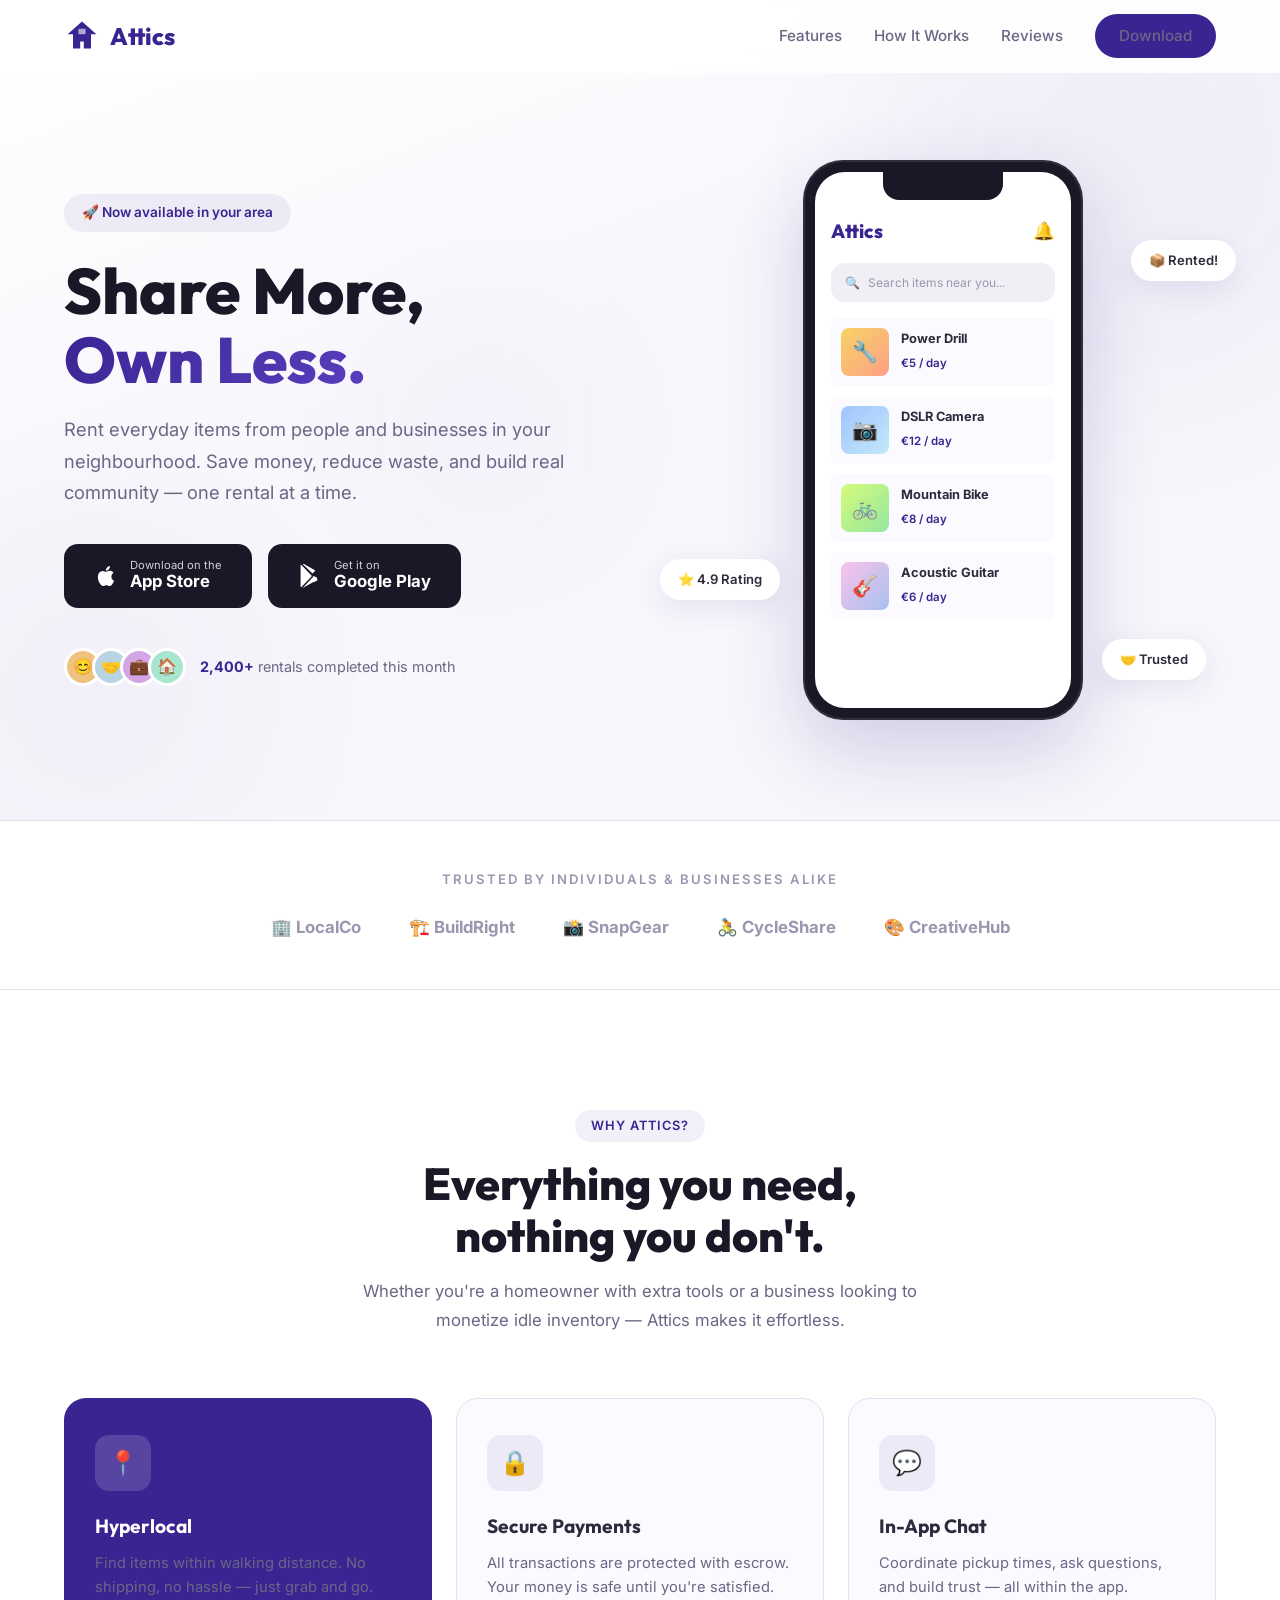
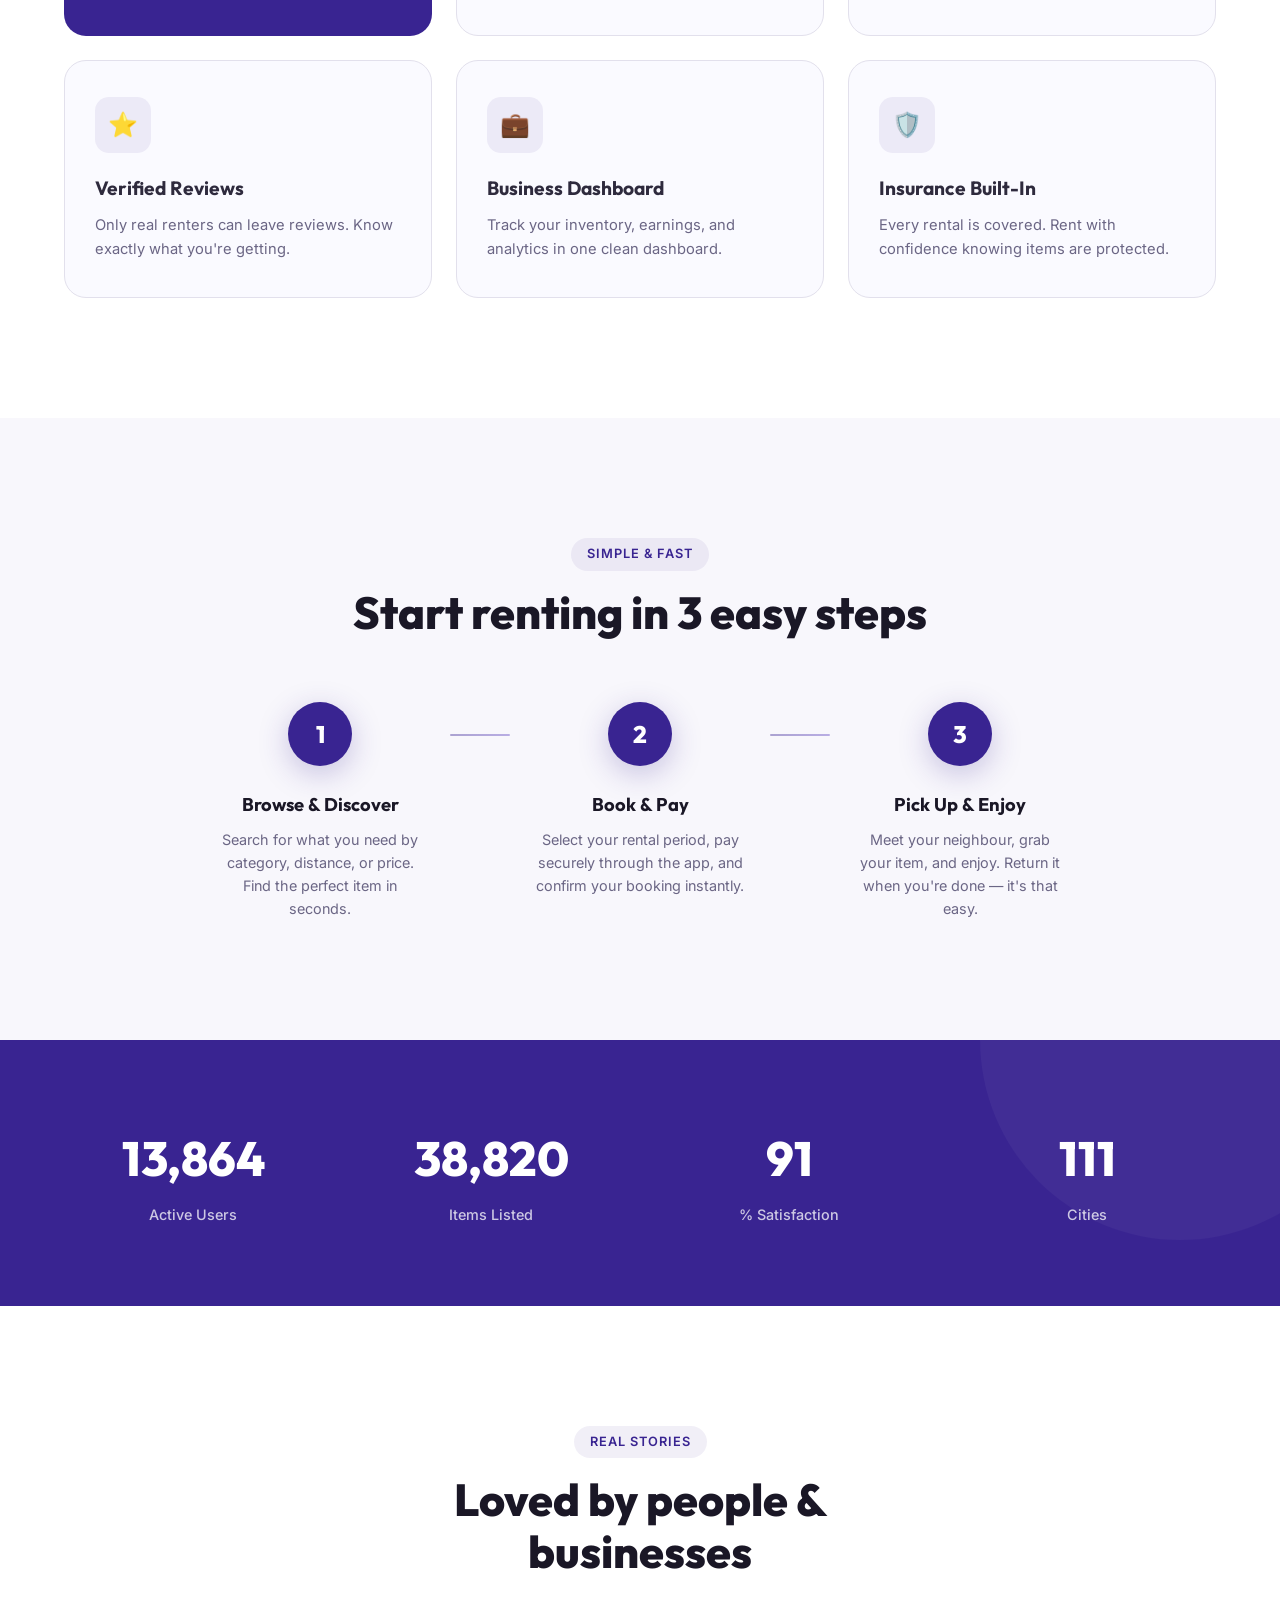
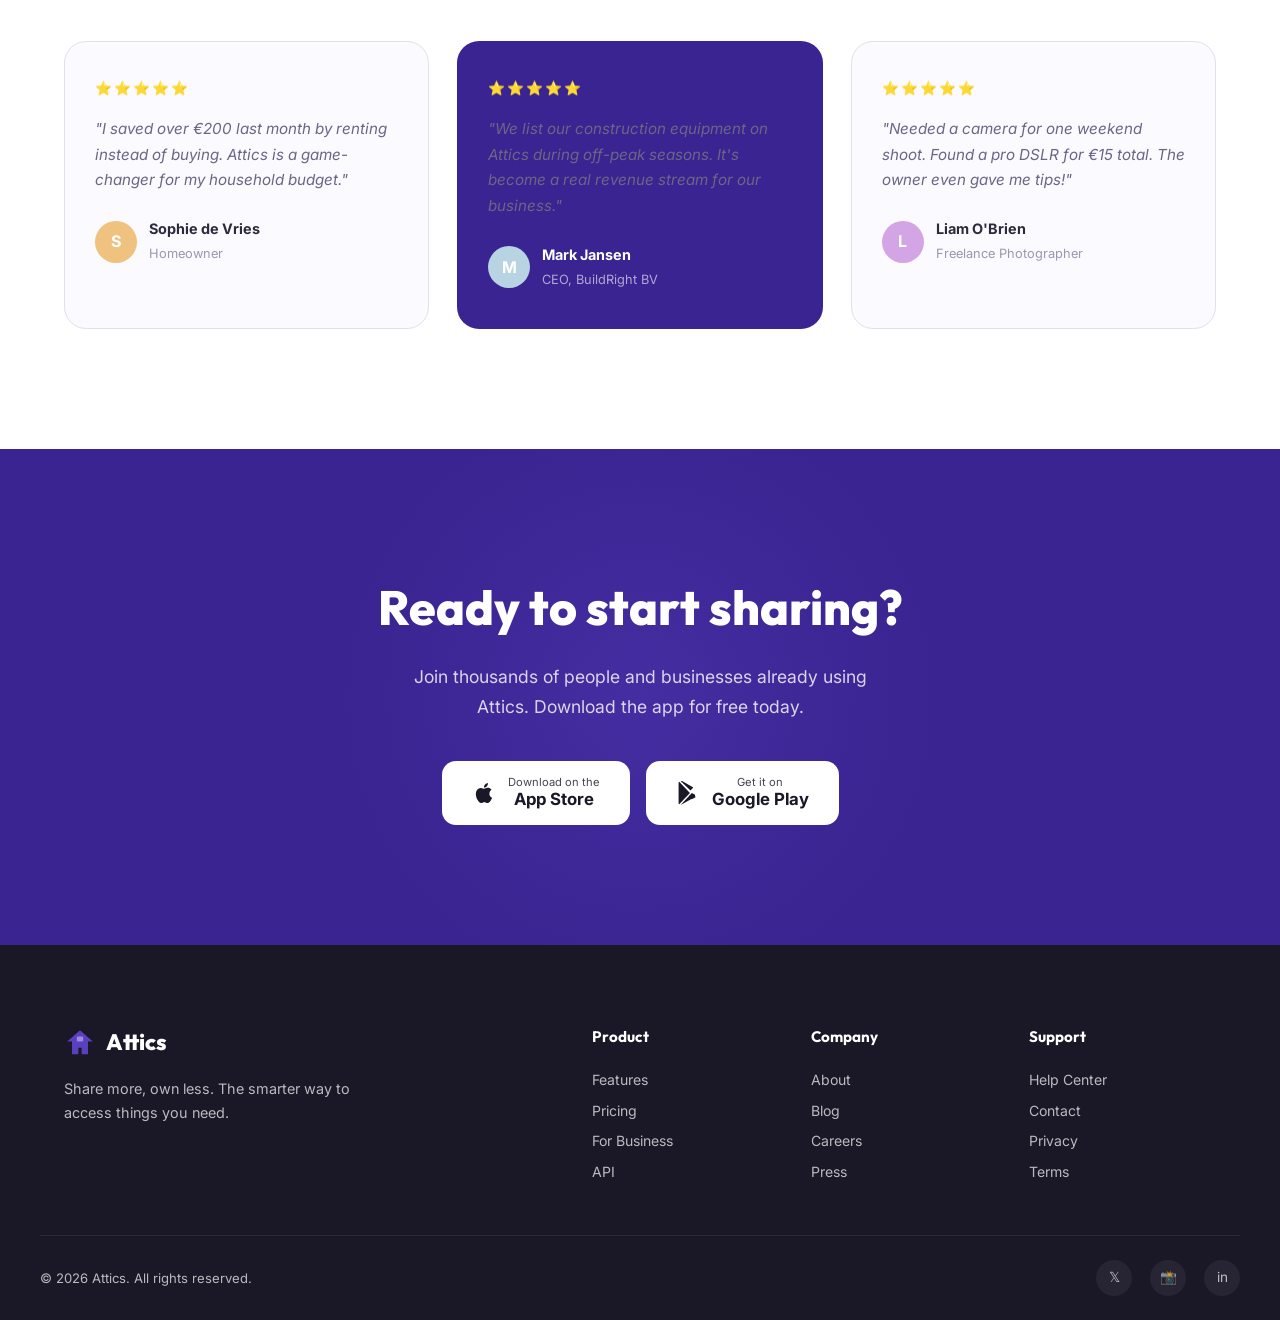
==== index.html @ cb45b3fb "Initial commit: Attics landing page" ====
<!doctype html>
<html lang="en">
  <head>
    <meta charset="UTF-8" />
    <meta name="viewport" content="width=device-width, initial-scale=1.0" />
    <title>Attics — Share More, Own Less</title>
    <meta
      name="description"
      content="Attics lets you rent everyday items from people and businesses near you. Save money, reduce waste, and build community."
    />
    <link rel="preconnect" href="https://fonts.googleapis.com" />
    <link rel="preconnect" href="https://fonts.gstatic.com" crossorigin />
    <link
      href="https://fonts.googleapis.com/css2?family=Inter:wght@400;500;600;700;800&family=Outfit:wght@400;500;600;700;800&display=swap"
      rel="stylesheet"
    />
    <link rel="stylesheet" href="style.css" />
    <link
      rel="icon"
      type="image/svg+xml"
      href="data:image/svg+xml,<svg xmlns='http://www.w3.org/2000/svg' viewBox='0 0 100 100'><text y='.9em' font-size='90'>🏠</text></svg>"
    />
  </head>
  <body>
    <!-- ========== NAVBAR ========== -->
    <nav class="navbar" id="navbar">
      <div class="container navbar__inner">
        <a href="#" class="navbar__logo">
          <svg
            class="navbar__logo-icon"
            viewBox="0 0 40 40"
            fill="none"
            xmlns="http://www.w3.org/2000/svg"
          >
            <path
              d="M20 4L4 18H10V34H18V26H22V34H30V18H36L20 4Z"
              fill="currentColor"
            />
            <rect
              x="16"
              y="12"
              width="8"
              height="6"
              rx="1"
              fill="white"
              opacity="0.6"
            />
          </svg>
          <span>Attics</span>
        </a>
        <div class="navbar__links" id="navLinks">
          <a href="#features">Features</a>
          <a href="#how-it-works">How It Works</a>
          <a href="#testimonials">Reviews</a>
          <a href="#download" class="btn btn--sm btn--primary">Download</a>
        </div>
        <button class="navbar__toggle" id="navToggle" aria-label="Toggle menu">
          <span></span><span></span><span></span>
        </button>
      </div>
    </nav>

    <!-- ========== HERO ========== -->
    <section class="hero" id="hero">
      <div class="hero__bg-shapes">
        <div class="hero__shape hero__shape--1"></div>
        <div class="hero__shape hero__shape--2"></div>
        <div class="hero__shape hero__shape--3"></div>
      </div>
      <div class="container hero__inner">
        <div class="hero__content">
          <span class="hero__badge">🚀 Now available in your area</span>
          <h1 class="hero__title">
            Share More,<br /><span class="hero__title--accent">Own Less.</span>
          </h1>
          <p class="hero__subtitle">
            Rent everyday items from people and businesses in your
            neighbourhood. Save money, reduce waste, and build real community —
            one rental at a time.
          </p>
          <div class="hero__buttons">
            <a
              href="#"
              class="store-btn store-btn--apple"
              aria-label="Download on the App Store"
            >
              <svg viewBox="0 0 24 24" fill="currentColor">
                <path
                  d="M18.71 19.5c-.83 1.24-1.71 2.45-3.05 2.47-1.34.03-1.77-.79-3.29-.79-1.53 0-2 .77-3.27.82-1.31.05-2.3-1.32-3.14-2.53C4.25 17 2.94 12.45 4.7 9.39c.87-1.52 2.43-2.48 4.12-2.51 1.28-.02 2.5.87 3.29.87.78 0 2.26-1.07 3.8-.91.65.03 2.47.26 3.64 1.98-.09.06-2.17 1.28-2.15 3.81.03 3.02 2.65 4.03 2.68 4.04-.03.07-.42 1.44-1.38 2.83M13 3.5c.73-.83 1.94-1.46 2.94-1.5.13 1.17-.34 2.35-1.04 3.19-.69.85-1.83 1.51-2.95 1.42-.15-1.15.41-2.35 1.05-3.11z"
                />
              </svg>
              <div>
                <small>Download on the</small>
                <strong>App Store</strong>
              </div>
            </a>
            <a
              href="#"
              class="store-btn store-btn--google"
              aria-label="Get it on Google Play"
            >
              <svg viewBox="0 0 24 24" fill="currentColor">
                <path
                  d="M3.18 23.27c-.36-.17-.59-.52-.59-.92V1.65c0-.4.24-.75.6-.92l10.74 11.27L3.18 23.27zm1.4.73l11.75-6.54-2.8-2.94L4.58 24zm14.49-10.2l-3.2-1.78-3.02 3.17 3.01 3.17 3.21-1.79c.56-.31.56-1.08 0-1.39v-.38zM4.58 0l9.95 9.52 2.8-2.94L5.58-.27C5.21-.47 4.85-.27 4.58 0z"
                />
              </svg>
              <div>
                <small>Get it on</small>
                <strong>Google Play</strong>
              </div>
            </a>
          </div>
          <div class="hero__social-proof">
            <div class="hero__avatars">
              <div class="hero__avatar" style="background: #f0c27f">😊</div>
              <div class="hero__avatar" style="background: #b8d4e3">🤝</div>
              <div class="hero__avatar" style="background: #d4a5e5">💼</div>
              <div class="hero__avatar" style="background: #a8e6cf">🏠</div>
            </div>
            <p><strong>2,400+</strong> rentals completed this month</p>
          </div>
        </div>
        <div class="hero__visual">
          <div class="phone-mockup">
            <div class="phone-mockup__notch"></div>
            <div class="phone-mockup__screen">
              <div class="phone-mockup__header">
                <span class="phone-mockup__logo">Attics</span>
                <span class="phone-mockup__icon">🔔</span>
              </div>
              <div class="phone-mockup__search">
                <span>🔍</span> Search items near you...
              </div>
              <div class="phone-mockup__cards">
                <div class="phone-mockup__card">
                  <div
                    class="phone-mockup__card-img"
                    style="
                      background: linear-gradient(135deg, #f6d365, #fda085);
                    "
                  >
                    🔧
                  </div>
                  <div class="phone-mockup__card-info">
                    <strong>Power Drill</strong>
                    <span>€5 / day</span>
                  </div>
                </div>
                <div class="phone-mockup__card">
                  <div
                    class="phone-mockup__card-img"
                    style="
                      background: linear-gradient(135deg, #a1c4fd, #c2e9fb);
                    "
                  >
                    📷
                  </div>
                  <div class="phone-mockup__card-info">
                    <strong>DSLR Camera</strong>
                    <span>€12 / day</span>
                  </div>
                </div>
                <div class="phone-mockup__card">
                  <div
                    class="phone-mockup__card-img"
                    style="
                      background: linear-gradient(135deg, #d4fc79, #96e6a1);
                    "
                  >
                    🚲
                  </div>
                  <div class="phone-mockup__card-info">
                    <strong>Mountain Bike</strong>
                    <span>€8 / day</span>
                  </div>
                </div>
                <div class="phone-mockup__card">
                  <div
                    class="phone-mockup__card-img"
                    style="
                      background: linear-gradient(135deg, #fbc2eb, #a6c1ee);
                    "
                  >
                    🎸
                  </div>
                  <div class="phone-mockup__card-info">
                    <strong>Acoustic Guitar</strong>
                    <span>€6 / day</span>
                  </div>
                </div>
              </div>
            </div>
          </div>
          <div class="hero__floating hero__floating--1">📦 Rented!</div>
          <div class="hero__floating hero__floating--2">⭐ 4.9 Rating</div>
          <div class="hero__floating hero__floating--3">🤝 Trusted</div>
        </div>
      </div>
    </section>

    <!-- ========== TRUSTED BY (Logos) ========== -->
    <section class="trusted">
      <div class="container">
        <p class="trusted__label">Trusted by individuals & businesses alike</p>
        <div class="trusted__logos">
          <span class="trusted__logo">🏢 LocalCo</span>
          <span class="trusted__logo">🏗️ BuildRight</span>
          <span class="trusted__logo">📸 SnapGear</span>
          <span class="trusted__logo">🚴 CycleShare</span>
          <span class="trusted__logo">🎨 CreativeHub</span>
        </div>
      </div>
    </section>

    <!-- ========== FEATURES ========== -->
    <section class="features" id="features">
      <div class="container">
        <div class="section-header">
          <span class="section-header__tag">Why Attics?</span>
          <h2 class="section-header__title">
            Everything you need,<br />nothing you don't.
          </h2>
          <p class="section-header__desc">
            Whether you're a homeowner with extra tools or a business looking to
            monetize idle inventory — Attics makes it effortless.
          </p>
        </div>
        <div class="features__grid">
          <div class="feature-card feature-card--highlight">
            <div class="feature-card__icon">📍</div>
            <h3>Hyperlocal</h3>
            <p>
              Find items within walking distance. No shipping, no hassle — just
              grab and go.
            </p>
          </div>
          <div class="feature-card">
            <div class="feature-card__icon">🔒</div>
            <h3>Secure Payments</h3>
            <p>
              All transactions are protected with escrow. Your money is safe
              until you're satisfied.
            </p>
          </div>
          <div class="feature-card">
            <div class="feature-card__icon">💬</div>
            <h3>In-App Chat</h3>
            <p>
              Coordinate pickup times, ask questions, and build trust — all
              within the app.
            </p>
          </div>
          <div class="feature-card">
            <div class="feature-card__icon">⭐</div>
            <h3>Verified Reviews</h3>
            <p>
              Only real renters can leave reviews. Know exactly what you're
              getting.
            </p>
          </div>
          <div class="feature-card">
            <div class="feature-card__icon">💼</div>
            <h3>Business Dashboard</h3>
            <p>
              Track your inventory, earnings, and analytics in one clean
              dashboard.
            </p>
          </div>
          <div class="feature-card">
            <div class="feature-card__icon">🛡️</div>
            <h3>Insurance Built-In</h3>
            <p>
              Every rental is covered. Rent with confidence knowing items are
              protected.
            </p>
          </div>
        </div>
      </div>
    </section>

    <!-- ========== HOW IT WORKS ========== -->
    <section class="how-it-works" id="how-it-works">
      <div class="container">
        <div class="section-header">
          <span class="section-header__tag">Simple & Fast</span>
          <h2 class="section-header__title">Start renting in 3 easy steps</h2>
        </div>
        <div class="steps">
          <div class="step">
            <div class="step__number">1</div>
            <div class="step__content">
              <h3>Browse & Discover</h3>
              <p>
                Search for what you need by category, distance, or price. Find
                the perfect item in seconds.
              </p>
            </div>
          </div>
          <div class="step__connector"></div>
          <div class="step">
            <div class="step__number">2</div>
            <div class="step__content">
              <h3>Book & Pay</h3>
              <p>
                Select your rental period, pay securely through the app, and
                confirm your booking instantly.
              </p>
            </div>
          </div>
          <div class="step__connector"></div>
          <div class="step">
            <div class="step__number">3</div>
            <div class="step__content">
              <h3>Pick Up & Enjoy</h3>
              <p>
                Meet your neighbour, grab your item, and enjoy. Return it when
                you're done — it's that easy.
              </p>
            </div>
          </div>
        </div>
      </div>
    </section>

    <!-- ========== STATS ========== -->
    <section class="stats">
      <div class="container stats__inner">
        <div class="stat">
          <div class="stat__number" data-target="15000">0</div>
          <div class="stat__label">Active Users</div>
        </div>
        <div class="stat">
          <div class="stat__number" data-target="42000">0</div>
          <div class="stat__label">Items Listed</div>
        </div>
        <div class="stat">
          <div class="stat__number" data-target="98">0</div>
          <div class="stat__label">% Satisfaction</div>
        </div>
        <div class="stat">
          <div class="stat__number" data-target="120">0</div>
          <div class="stat__label">Cities</div>
        </div>
      </div>
    </section>

    <!-- ========== TESTIMONIALS ========== -->
    <section class="testimonials" id="testimonials">
      <div class="container">
        <div class="section-header">
          <span class="section-header__tag">Real Stories</span>
          <h2 class="section-header__title">Loved by people & businesses</h2>
        </div>
        <div class="testimonials__grid">
          <div class="testimonial-card">
            <div class="testimonial-card__stars">⭐⭐⭐⭐⭐</div>
            <p>
              "I saved over €200 last month by renting instead of buying. Attics
              is a game-changer for my household budget."
            </p>
            <div class="testimonial-card__author">
              <div class="testimonial-card__avatar" style="background: #f0c27f">
                S
              </div>
              <div>
                <strong>Sophie de Vries</strong>
                <span>Homeowner</span>
              </div>
            </div>
          </div>
          <div class="testimonial-card testimonial-card--featured">
            <div class="testimonial-card__stars">⭐⭐⭐⭐⭐</div>
            <p>
              "We list our construction equipment on Attics during off-peak
              seasons. It's become a real revenue stream for our business."
            </p>
            <div class="testimonial-card__author">
              <div class="testimonial-card__avatar" style="background: #b8d4e3">
                M
              </div>
              <div>
                <strong>Mark Jansen</strong>
                <span>CEO, BuildRight BV</span>
              </div>
            </div>
          </div>
          <div class="testimonial-card">
            <div class="testimonial-card__stars">⭐⭐⭐⭐⭐</div>
            <p>
              "Needed a camera for one weekend shoot. Found a pro DSLR for €15
              total. The owner even gave me tips!"
            </p>
            <div class="testimonial-card__author">
              <div class="testimonial-card__avatar" style="background: #d4a5e5">
                L
              </div>
              <div>
                <strong>Liam O'Brien</strong>
                <span>Freelance Photographer</span>
              </div>
            </div>
          </div>
        </div>
      </div>
    </section>

    <!-- ========== CTA SECTION ========== -->
    <section class="cta" id="download">
      <div class="cta__glow"></div>
      <div class="container cta__inner">
        <h2 class="cta__title">Ready to start sharing?</h2>
        <p class="cta__subtitle">
          Join thousands of people and businesses already using Attics. Download
          the app for free today.
        </p>
        <div class="cta__buttons">
          <a
            href="#"
            class="store-btn store-btn--apple store-btn--light"
            aria-label="Download on the App Store"
          >
            <svg viewBox="0 0 24 24" fill="currentColor">
              <path
                d="M18.71 19.5c-.83 1.24-1.71 2.45-3.05 2.47-1.34.03-1.77-.79-3.29-.79-1.53 0-2 .77-3.27.82-1.31.05-2.3-1.32-3.14-2.53C4.25 17 2.94 12.45 4.7 9.39c.87-1.52 2.43-2.48 4.12-2.51 1.28-.02 2.5.87 3.29.87.78 0 2.26-1.07 3.8-.91.65.03 2.47.26 3.64 1.98-.09.06-2.17 1.28-2.15 3.81.03 3.02 2.65 4.03 2.68 4.04-.03.07-.42 1.44-1.38 2.83M13 3.5c.73-.83 1.94-1.46 2.94-1.5.13 1.17-.34 2.35-1.04 3.19-.69.85-1.83 1.51-2.95 1.42-.15-1.15.41-2.35 1.05-3.11z"
              />
            </svg>
            <div>
              <small>Download on the</small>
              <strong>App Store</strong>
            </div>
          </a>
          <a
            href="#"
            class="store-btn store-btn--google store-btn--light"
            aria-label="Get it on Google Play"
          >
            <svg viewBox="0 0 24 24" fill="currentColor">
              <path
                d="M3.18 23.27c-.36-.17-.59-.52-.59-.92V1.65c0-.4.24-.75.6-.92l10.74 11.27L3.18 23.27zm1.4.73l11.75-6.54-2.8-2.94L4.58 24zm14.49-10.2l-3.2-1.78-3.02 3.17 3.01 3.17 3.21-1.79c.56-.31.56-1.08 0-1.39v-.38zM4.58 0l9.95 9.52 2.8-2.94L5.58-.27C5.21-.47 4.85-.27 4.58 0z"
              />
            </svg>
            <div>
              <small>Get it on</small>
              <strong>Google Play</strong>
            </div>
          </a>
        </div>
      </div>
    </section>

    <!-- ========== FOOTER ========== -->
    <footer class="footer">
      <div class="container footer__inner">
        <div class="footer__brand">
          <a href="#" class="footer__logo">
            <svg
              class="footer__logo-icon"
              viewBox="0 0 40 40"
              fill="none"
              xmlns="http://www.w3.org/2000/svg"
            >
              <path
                d="M20 4L4 18H10V34H18V26H22V34H30V18H36L20 4Z"
                fill="currentColor"
              />
              <rect
                x="16"
                y="12"
                width="8"
                height="6"
                rx="1"
                fill="white"
                opacity="0.4"
              />
            </svg>
            <span>Attics</span>
          </a>
          <p>
            Share more, own less. The smarter way to access things you need.
          </p>
        </div>
        <div class="footer__links">
          <div class="footer__col">
            <h4>Product</h4>
            <a href="#">Features</a>
            <a href="#">Pricing</a>
            <a href="#">For Business</a>
            <a href="#">API</a>
          </div>
          <div class="footer__col">
            <h4>Company</h4>
            <a href="#">About</a>
            <a href="#">Blog</a>
            <a href="#">Careers</a>
            <a href="#">Press</a>
          </div>
          <div class="footer__col">
            <h4>Support</h4>
            <a href="#">Help Center</a>
            <a href="#">Contact</a>
            <a href="#">Privacy</a>
            <a href="#">Terms</a>
          </div>
        </div>
      </div>
      <div class="container footer__bottom">
        <p>&copy; 2026 Attics. All rights reserved.</p>
        <div class="footer__socials">
          <a href="#" aria-label="Twitter">𝕏</a>
          <a href="#" aria-label="Instagram">📸</a>
          <a href="#" aria-label="LinkedIn">in</a>
        </div>
      </div>
    </footer>

    <script src="script.js"></script>
  </body>
</html>
---- style.css ----
/* ============================================================
   ATTICS — Landing Page Styles
   Brand: #392491 (deep indigo) + white
   ============================================================ */

/* ---------- RESET & TOKENS ---------- */
*,
*::before,
*::after {
  box-sizing: border-box;
  margin: 0;
  padding: 0;
}

:root {
  --primary: #392491;
  --primary-dark: #2a1a6e;
  --primary-light: #5a3fbf;
  --primary-glow: rgba(57, 36, 145, 0.25);
  --primary-subtle: rgba(57, 36, 145, 0.07);
  --white: #ffffff;
  --off-white: #f8f7fc;
  --gray-50: #fafaff;
  --gray-100: #f0eff5;
  --gray-200: #e2e0ec;
  --gray-400: #9b97b0;
  --gray-600: #6b6685;
  --gray-800: #2e2a3d;
  --gray-900: #1a1726;
  --text: #2e2a3d;
  --text-muted: #6b6685;
  --radius-sm: 8px;
  --radius-md: 14px;
  --radius-lg: 22px;
  --radius-xl: 32px;
  --radius-full: 999px;
  --shadow-sm: 0 2px 8px rgba(57, 36, 145, 0.06);
  --shadow-md: 0 8px 30px rgba(57, 36, 145, 0.1);
  --shadow-lg: 0 20px 60px rgba(57, 36, 145, 0.15);
  --shadow-xl: 0 30px 80px rgba(57, 36, 145, 0.2);
  --transition: 0.3s cubic-bezier(0.4, 0, 0.2, 1);
  --font-heading: "Outfit", sans-serif;
  --font-body: "Inter", sans-serif;
}

html {
  scroll-behavior: smooth;
  -webkit-font-smoothing: antialiased;
}

body {
  font-family: var(--font-body);
  color: var(--text);
  background: var(--white);
  line-height: 1.6;
  overflow-x: hidden;
}

img,
svg {
  display: block;
  max-width: 100%;
}
a {
  text-decoration: none;
  color: inherit;
}
button {
  border: none;
  background: none;
  cursor: pointer;
  font: inherit;
}

.container {
  width: 100%;
  max-width: 1200px;
  margin: 0 auto;
  padding: 0 24px;
}

/* ---------- NAVBAR ---------- */
.navbar {
  position: fixed;
  top: 0;
  left: 0;
  right: 0;
  z-index: 1000;
  background: rgba(255, 255, 255, 0.85);
  backdrop-filter: blur(20px);
  -webkit-backdrop-filter: blur(20px);
  border-bottom: 1px solid transparent;
  transition: var(--transition);
}

.navbar--scrolled {
  border-bottom-color: var(--gray-200);
  box-shadow: var(--shadow-sm);
}

.navbar__inner {
  display: flex;
  align-items: center;
  justify-content: space-between;
  height: 72px;
}

.navbar__logo {
  display: flex;
  align-items: center;
  gap: 10px;
  font-family: var(--font-heading);
  font-weight: 800;
  font-size: 1.5rem;
  color: var(--primary);
}

.navbar__logo-icon {
  width: 36px;
  height: 36px;
  color: var(--primary);
}

.navbar__links {
  display: flex;
  align-items: center;
  gap: 32px;
}

.navbar__links a {
  font-size: 0.95rem;
  font-weight: 500;
  color: var(--gray-600);
  transition: var(--transition);
}

.navbar__links a:hover {
  color: var(--primary);
}

.navbar__toggle {
  display: none;
  flex-direction: column;
  gap: 5px;
  width: 28px;
}

.navbar__toggle span {
  display: block;
  width: 100%;
  height: 2px;
  background: var(--gray-800);
  border-radius: 2px;
  transition: var(--transition);
}

/* ---------- BUTTONS ---------- */
.btn {
  display: inline-flex;
  align-items: center;
  justify-content: center;
  font-weight: 600;
  border-radius: var(--radius-full);
  transition: var(--transition);
  cursor: pointer;
}

.btn--sm {
  padding: 10px 24px;
  font-size: 0.9rem;
}

.btn--primary {
  background: var(--primary);
  color: var(--white);
}

.btn--primary:hover {
  background: var(--primary-dark);
  transform: translateY(-1px);
  box-shadow: 0 6px 20px var(--primary-glow);
}

/* ---------- STORE BUTTONS ---------- */
.store-btn {
  display: inline-flex;
  align-items: center;
  gap: 12px;
  padding: 14px 28px;
  background: var(--gray-900);
  color: var(--white);
  border-radius: var(--radius-md);
  transition: var(--transition);
  border: 2px solid transparent;
}

.store-btn svg {
  width: 24px;
  height: 24px;
  flex-shrink: 0;
}

.store-btn small {
  display: block;
  font-size: 0.7rem;
  opacity: 0.8;
  line-height: 1;
}

.store-btn strong {
  display: block;
  font-size: 1.05rem;
  line-height: 1.2;
}

.store-btn:hover {
  transform: translateY(-3px);
  box-shadow: var(--shadow-lg);
}

.store-btn--light {
  background: var(--white);
  color: var(--gray-900);
  border-color: rgba(255, 255, 255, 0.2);
}

.store-btn--light:hover {
  background: var(--off-white);
  box-shadow: var(--shadow-xl);
}

/* ---------- HERO ---------- */
.hero {
  position: relative;
  padding: 160px 0 100px;
  background: linear-gradient(
    160deg,
    var(--white) 0%,
    var(--off-white) 40%,
    rgba(57, 36, 145, 0.04) 100%
  );
  overflow: hidden;
}

.hero__bg-shapes {
  position: absolute;
  inset: 0;
  pointer-events: none;
  overflow: hidden;
}

.hero__shape {
  position: absolute;
  border-radius: 50%;
  filter: blur(80px);
  opacity: 0.5;
}

.hero__shape--1 {
  width: 500px;
  height: 500px;
  background: rgba(57, 36, 145, 0.08);
  top: -100px;
  right: -100px;
  animation: float 20s ease-in-out infinite;
}

.hero__shape--2 {
  width: 350px;
  height: 350px;
  background: rgba(57, 36, 145, 0.06);
  bottom: -50px;
  left: -80px;
  animation: float 15s ease-in-out infinite reverse;
}

.hero__shape--3 {
  width: 200px;
  height: 200px;
  background: rgba(90, 63, 191, 0.08);
  top: 40%;
  left: 30%;
  animation: float 18s ease-in-out infinite 3s;
}

@keyframes float {
  0%,
  100% {
    transform: translate(0, 0) scale(1);
  }
  33% {
    transform: translate(30px, -30px) scale(1.05);
  }
  66% {
    transform: translate(-20px, 20px) scale(0.95);
  }
}

.hero__inner {
  display: grid;
  grid-template-columns: 1fr 1fr;
  gap: 60px;
  align-items: center;
}

.hero__badge {
  display: inline-block;
  padding: 8px 18px;
  background: var(--primary-subtle);
  color: var(--primary);
  font-size: 0.85rem;
  font-weight: 600;
  border-radius: var(--radius-full);
  margin-bottom: 24px;
  animation: fadeInUp 0.6s ease-out;
}

.hero__title {
  font-family: var(--font-heading);
  font-size: 4rem;
  font-weight: 800;
  line-height: 1.08;
  color: var(--gray-900);
  margin-bottom: 20px;
  animation: fadeInUp 0.6s ease-out 0.1s both;
}

.hero__title--accent {
  background: linear-gradient(135deg, var(--primary), var(--primary-light));
  -webkit-background-clip: text;
  -webkit-text-fill-color: transparent;
  background-clip: text;
}

.hero__subtitle {
  font-size: 1.15rem;
  color: var(--text-muted);
  max-width: 500px;
  line-height: 1.7;
  margin-bottom: 36px;
  animation: fadeInUp 0.6s ease-out 0.2s both;
}

.hero__buttons {
  display: flex;
  gap: 16px;
  flex-wrap: wrap;
  margin-bottom: 40px;
  animation: fadeInUp 0.6s ease-out 0.3s both;
}

.hero__social-proof {
  display: flex;
  align-items: center;
  gap: 14px;
  animation: fadeInUp 0.6s ease-out 0.4s both;
}

.hero__social-proof p {
  font-size: 0.9rem;
  color: var(--text-muted);
}

.hero__social-proof strong {
  color: var(--primary);
}

.hero__avatars {
  display: flex;
}

.hero__avatar {
  width: 38px;
  height: 38px;
  border-radius: 50%;
  display: flex;
  align-items: center;
  justify-content: center;
  font-size: 1rem;
  border: 3px solid var(--white);
  margin-left: -10px;
}

.hero__avatar:first-child {
  margin-left: 0;
}

/* Phone Mockup */
.hero__visual {
  position: relative;
  display: flex;
  justify-content: center;
  animation: fadeInUp 0.8s ease-out 0.3s both;
}

.phone-mockup {
  width: 280px;
  height: 560px;
  background: var(--gray-900);
  border-radius: 40px;
  padding: 12px;
  position: relative;
  box-shadow:
    var(--shadow-xl),
    inset 0 0 0 2px rgba(255, 255, 255, 0.1);
}

.phone-mockup__notch {
  width: 120px;
  height: 28px;
  background: var(--gray-900);
  border-radius: 0 0 16px 16px;
  position: absolute;
  top: 12px;
  left: 50%;
  transform: translateX(-50%);
  z-index: 2;
}

.phone-mockup__screen {
  width: 100%;
  height: 100%;
  background: var(--white);
  border-radius: 30px;
  padding: 44px 16px 16px;
  overflow: hidden;
}

.phone-mockup__header {
  display: flex;
  justify-content: space-between;
  align-items: center;
  margin-bottom: 16px;
}

.phone-mockup__logo {
  font-family: var(--font-heading);
  font-weight: 800;
  font-size: 1.2rem;
  color: var(--primary);
}

.phone-mockup__icon {
  font-size: 1.1rem;
}

.phone-mockup__search {
  display: flex;
  align-items: center;
  gap: 8px;
  padding: 10px 14px;
  background: var(--gray-100);
  border-radius: var(--radius-md);
  font-size: 0.75rem;
  color: var(--gray-400);
  margin-bottom: 16px;
}

.phone-mockup__cards {
  display: flex;
  flex-direction: column;
  gap: 10px;
}

.phone-mockup__card {
  display: flex;
  align-items: center;
  gap: 12px;
  padding: 10px;
  background: var(--gray-50);
  border-radius: var(--radius-sm);
  transition: var(--transition);
}

.phone-mockup__card-img {
  width: 48px;
  height: 48px;
  border-radius: var(--radius-sm);
  display: flex;
  align-items: center;
  justify-content: center;
  font-size: 1.3rem;
  flex-shrink: 0;
}

.phone-mockup__card-info strong {
  display: block;
  font-size: 0.8rem;
  color: var(--gray-800);
}

.phone-mockup__card-info span {
  font-size: 0.72rem;
  color: var(--primary);
  font-weight: 600;
}

/* Floating badges */
.hero__floating {
  position: absolute;
  background: var(--white);
  padding: 10px 18px;
  border-radius: var(--radius-full);
  font-size: 0.82rem;
  font-weight: 600;
  color: var(--gray-800);
  box-shadow: var(--shadow-md);
  white-space: nowrap;
}

.hero__floating--1 {
  top: 80px;
  right: -20px;
  animation: floatBadge 4s ease-in-out infinite;
}

.hero__floating--2 {
  bottom: 120px;
  left: -10px;
  animation: floatBadge 5s ease-in-out infinite 1s;
}

.hero__floating--3 {
  bottom: 40px;
  right: 10px;
  animation: floatBadge 4.5s ease-in-out infinite 2s;
}

@keyframes floatBadge {
  0%,
  100% {
    transform: translateY(0);
  }
  50% {
    transform: translateY(-10px);
  }
}

@keyframes fadeInUp {
  from {
    opacity: 0;
    transform: translateY(24px);
  }
  to {
    opacity: 1;
    transform: translateY(0);
  }
}

/* ---------- TRUSTED ---------- */
.trusted {
  padding: 48px 0;
  border-top: 1px solid var(--gray-200);
  border-bottom: 1px solid var(--gray-200);
  background: var(--white);
}

.trusted__label {
  text-align: center;
  font-size: 0.82rem;
  text-transform: uppercase;
  letter-spacing: 2px;
  color: var(--gray-400);
  font-weight: 600;
  margin-bottom: 24px;
}

.trusted__logos {
  display: flex;
  justify-content: center;
  align-items: center;
  gap: 48px;
  flex-wrap: wrap;
}

.trusted__logo {
  font-size: 1.05rem;
  font-weight: 700;
  color: var(--gray-400);
  opacity: 0.7;
  transition: var(--transition);
  white-space: nowrap;
}

.trusted__logo:hover {
  opacity: 1;
  color: var(--primary);
}

/* ---------- SECTION HEADER ---------- */
.section-header {
  text-align: center;
  max-width: 600px;
  margin: 0 auto 64px;
}

.section-header__tag {
  display: inline-block;
  padding: 6px 16px;
  background: var(--primary-subtle);
  color: var(--primary);
  font-size: 0.8rem;
  font-weight: 600;
  border-radius: var(--radius-full);
  text-transform: uppercase;
  letter-spacing: 1px;
  margin-bottom: 16px;
}

.section-header__title {
  font-family: var(--font-heading);
  font-size: 2.8rem;
  font-weight: 800;
  color: var(--gray-900);
  line-height: 1.15;
  margin-bottom: 16px;
}

.section-header__desc {
  font-size: 1.05rem;
  color: var(--text-muted);
  line-height: 1.7;
}

/* ---------- FEATURES ---------- */
.features {
  padding: 120px 0;
  background: var(--white);
}

.features__grid {
  display: grid;
  grid-template-columns: repeat(3, 1fr);
  gap: 24px;
}

.feature-card {
  padding: 36px 30px;
  background: var(--gray-50);
  border-radius: var(--radius-lg);
  border: 1px solid var(--gray-200);
  transition: var(--transition);
  position: relative;
  overflow: hidden;
}

.feature-card::before {
  content: "";
  position: absolute;
  top: 0;
  left: 0;
  right: 0;
  height: 3px;
  background: linear-gradient(90deg, var(--primary), var(--primary-light));
  border-radius: 3px 3px 0 0;
  transform: scaleX(0);
  transition: var(--transition);
}

.feature-card:hover {
  transform: translateY(-6px);
  box-shadow: var(--shadow-md);
  border-color: rgba(57, 36, 145, 0.15);
}

.feature-card:hover::before {
  transform: scaleX(1);
}

.feature-card--highlight {
  background: var(--primary);
  color: var(--white);
  border-color: transparent;
}

.feature-card--highlight::before {
  display: none;
}

.feature-card--highlight:hover {
  background: var(--primary-dark);
  border-color: transparent;
}

.feature-card--highlight .feature-card__icon {
  background: rgba(255, 255, 255, 0.15);
}

.feature-card--highlight p {
  color: rgba(255, 255, 255, 0.8);
}

.feature-card__icon {
  width: 56px;
  height: 56px;
  display: flex;
  align-items: center;
  justify-content: center;
  font-size: 1.5rem;
  background: var(--primary-subtle);
  border-radius: var(--radius-md);
  margin-bottom: 20px;
}

.feature-card h3 {
  font-family: var(--font-heading);
  font-size: 1.2rem;
  font-weight: 700;
  margin-bottom: 10px;
}

.feature-card p {
  font-size: 0.92rem;
  color: var(--text-muted);
  line-height: 1.6;
}

/* ---------- HOW IT WORKS ---------- */
.how-it-works {
  padding: 120px 0;
  background: var(--off-white);
}

.steps {
  display: flex;
  align-items: flex-start;
  justify-content: center;
  gap: 0;
  max-width: 900px;
  margin: 0 auto;
}

.step {
  flex: 1;
  text-align: center;
  padding: 0 24px;
}

.step__number {
  width: 64px;
  height: 64px;
  margin: 0 auto 24px;
  display: flex;
  align-items: center;
  justify-content: center;
  background: var(--primary);
  color: var(--white);
  font-family: var(--font-heading);
  font-size: 1.5rem;
  font-weight: 800;
  border-radius: 50%;
  box-shadow: 0 8px 30px var(--primary-glow);
}

.step__content h3 {
  font-family: var(--font-heading);
  font-size: 1.15rem;
  font-weight: 700;
  margin-bottom: 8px;
  color: var(--gray-900);
}

.step__content p {
  font-size: 0.9rem;
  color: var(--text-muted);
  line-height: 1.6;
}

.step__connector {
  width: 60px;
  height: 2px;
  background: linear-gradient(90deg, var(--primary), var(--primary-light));
  margin-top: 32px;
  flex-shrink: 0;
  border-radius: 2px;
  opacity: 0.4;
}

/* ---------- STATS ---------- */
.stats {
  padding: 80px 0;
  background: var(--primary);
  color: var(--white);
  position: relative;
  overflow: hidden;
}

.stats::before {
  content: "";
  position: absolute;
  width: 400px;
  height: 400px;
  background: rgba(255, 255, 255, 0.04);
  border-radius: 50%;
  top: -200px;
  right: -100px;
}

.stats__inner {
  display: grid;
  grid-template-columns: repeat(4, 1fr);
  gap: 40px;
  text-align: center;
  position: relative;
}

.stat__number {
  font-family: var(--font-heading);
  font-size: 3rem;
  font-weight: 800;
  margin-bottom: 6px;
}

.stat__label {
  font-size: 0.9rem;
  opacity: 0.75;
  font-weight: 500;
}

/* ---------- TESTIMONIALS ---------- */
.testimonials {
  padding: 120px 0;
  background: var(--white);
}

.testimonials__grid {
  display: grid;
  grid-template-columns: repeat(3, 1fr);
  gap: 28px;
}

.testimonial-card {
  padding: 36px 30px;
  background: var(--gray-50);
  border-radius: var(--radius-lg);
  border: 1px solid var(--gray-200);
  transition: var(--transition);
}

.testimonial-card:hover {
  transform: translateY(-4px);
  box-shadow: var(--shadow-md);
}

.testimonial-card--featured {
  background: var(--primary);
  color: var(--white);
  border-color: transparent;
  transform: scale(1.03);
}

.testimonial-card--featured:hover {
  transform: scale(1.03) translateY(-4px);
}

.testimonial-card--featured p {
  color: rgba(255, 255, 255, 0.9);
}

.testimonial-card--featured .testimonial-card__author span {
  color: rgba(255, 255, 255, 0.6);
}

.testimonial-card__stars {
  margin-bottom: 16px;
  font-size: 0.85rem;
  letter-spacing: 2px;
}

.testimonial-card p {
  font-size: 0.95rem;
  line-height: 1.7;
  color: var(--text-muted);
  margin-bottom: 24px;
  font-style: italic;
}

.testimonial-card__author {
  display: flex;
  align-items: center;
  gap: 12px;
}

.testimonial-card__avatar {
  width: 42px;
  height: 42px;
  border-radius: 50%;
  display: flex;
  align-items: center;
  justify-content: center;
  font-weight: 700;
  font-size: 1rem;
  color: var(--white);
}

.testimonial-card__author strong {
  display: block;
  font-size: 0.9rem;
}

.testimonial-card__author span {
  font-size: 0.8rem;
  color: var(--gray-400);
}

/* ---------- CTA ---------- */
.cta {
  padding: 120px 0;
  background: var(--primary);
  color: var(--white);
  text-align: center;
  position: relative;
  overflow: hidden;
}

.cta__glow {
  position: absolute;
  width: 600px;
  height: 600px;
  background: radial-gradient(circle, rgba(90, 63, 191, 0.35), transparent 70%);
  top: 50%;
  left: 50%;
  transform: translate(-50%, -50%);
  pointer-events: none;
}

.cta__inner {
  position: relative;
}

.cta__title {
  font-family: var(--font-heading);
  font-size: 3rem;
  font-weight: 800;
  margin-bottom: 16px;
}

.cta__subtitle {
  font-size: 1.1rem;
  opacity: 0.8;
  max-width: 500px;
  margin: 0 auto 40px;
  line-height: 1.7;
}

.cta__buttons {
  display: flex;
  justify-content: center;
  gap: 16px;
  flex-wrap: wrap;
}

/* ---------- FOOTER ---------- */
.footer {
  padding: 80px 0 0;
  background: var(--gray-900);
  color: rgba(255, 255, 255, 0.7);
}

.footer__inner {
  display: grid;
  grid-template-columns: 1.5fr 2fr;
  gap: 60px;
  padding-bottom: 48px;
  border-bottom: 1px solid rgba(255, 255, 255, 0.08);
}

.footer__logo {
  display: flex;
  align-items: center;
  gap: 10px;
  font-family: var(--font-heading);
  font-weight: 800;
  font-size: 1.4rem;
  color: var(--white);
  margin-bottom: 16px;
}

.footer__logo-icon {
  width: 32px;
  height: 32px;
  color: var(--primary-light);
}

.footer__brand p {
  font-size: 0.9rem;
  line-height: 1.7;
  max-width: 300px;
}

.footer__links {
  display: grid;
  grid-template-columns: repeat(3, 1fr);
  gap: 32px;
}

.footer__col h4 {
  color: var(--white);
  font-family: var(--font-heading);
  font-weight: 700;
  font-size: 0.95rem;
  margin-bottom: 16px;
}

.footer__col a {
  display: block;
  font-size: 0.88rem;
  padding: 4px 0;
  transition: var(--transition);
}

.footer__col a:hover {
  color: var(--white);
  transform: translateX(4px);
}

.footer__bottom {
  display: flex;
  justify-content: space-between;
  align-items: center;
  padding: 24px 0;
  font-size: 0.82rem;
}

.footer__socials {
  display: flex;
  gap: 18px;
}

.footer__socials a {
  width: 36px;
  height: 36px;
  display: flex;
  align-items: center;
  justify-content: center;
  border-radius: 50%;
  background: rgba(255, 255, 255, 0.06);
  font-size: 0.85rem;
  transition: var(--transition);
}

.footer__socials a:hover {
  background: var(--primary);
  color: var(--white);
  transform: translateY(-2px);
}

/* ---------- SCROLL REVEAL ---------- */
.reveal {
  opacity: 0;
  transform: translateY(30px);
  transition:
    opacity 0.7s ease,
    transform 0.7s ease;
}

.reveal--visible {
  opacity: 1;
  transform: translateY(0);
}

/* ---------- RESPONSIVE ---------- */
@media (max-width: 1024px) {
  .hero__title {
    font-size: 3rem;
  }
  .section-header__title {
    font-size: 2.3rem;
  }
  .features__grid {
    grid-template-columns: repeat(2, 1fr);
  }
  .testimonials__grid {
    grid-template-columns: repeat(2, 1fr);
  }
  .testimonial-card:last-child {
    grid-column: span 2;
  }
}

@media (max-width: 768px) {
  .navbar__links {
    position: fixed;
    top: 72px;
    left: 0;
    right: 0;
    background: var(--white);
    flex-direction: column;
    padding: 24px;
    gap: 20px;
    border-bottom: 1px solid var(--gray-200);
    box-shadow: var(--shadow-md);
    transform: translateY(-120%);
    transition: var(--transition);
    opacity: 0;
  }

  .navbar__links--open {
    transform: translateY(0);
    opacity: 1;
  }

  .navbar__toggle {
    display: flex;
  }

  .hero__inner {
    grid-template-columns: 1fr;
    text-align: center;
    gap: 48px;
  }

  .hero__title {
    font-size: 2.6rem;
  }
  .hero__subtitle {
    margin: 0 auto 36px;
  }
  .hero__buttons {
    justify-content: center;
  }
  .hero__social-proof {
    justify-content: center;
  }
  .hero {
    padding: 130px 0 80px;
  }

  .section-header__title {
    font-size: 2rem;
  }
  .features__grid {
    grid-template-columns: 1fr;
  }

  .steps {
    flex-direction: column;
    align-items: center;
  }
  .step__connector {
    width: 2px;
    height: 40px;
    background: linear-gradient(180deg, var(--primary), var(--primary-light));
  }

  .stats__inner {
    grid-template-columns: repeat(2, 1fr);
  }
  .stat__number {
    font-size: 2.2rem;
  }

  .testimonials__grid {
    grid-template-columns: 1fr;
  }
  .testimonial-card:last-child {
    grid-column: auto;
  }
  .testimonial-card--featured {
    transform: none;
  }
  .testimonial-card--featured:hover {
    transform: translateY(-4px);
  }

  .cta__title {
    font-size: 2.2rem;
  }

  .footer__inner {
    grid-template-columns: 1fr;
    gap: 40px;
  }
  .footer__links {
    grid-template-columns: repeat(3, 1fr);
  }
  .footer__bottom {
    flex-direction: column;
    gap: 16px;
    text-align: center;
  }
}

@media (max-width: 480px) {
  .hero__title {
    font-size: 2.1rem;
  }
  .hero__buttons {
    flex-direction: column;
    align-items: center;
  }
  .store-btn {
    width: 100%;
    justify-content: center;
  }
  .cta__buttons {
    flex-direction: column;
    align-items: center;
  }
  .cta__buttons .store-btn {
    width: 100%;
    max-width: 280px;
    justify-content: center;
  }
  .footer__links {
    grid-template-columns: 1fr 1fr;
  }
  .trusted__logos {
    gap: 24px;
  }
}
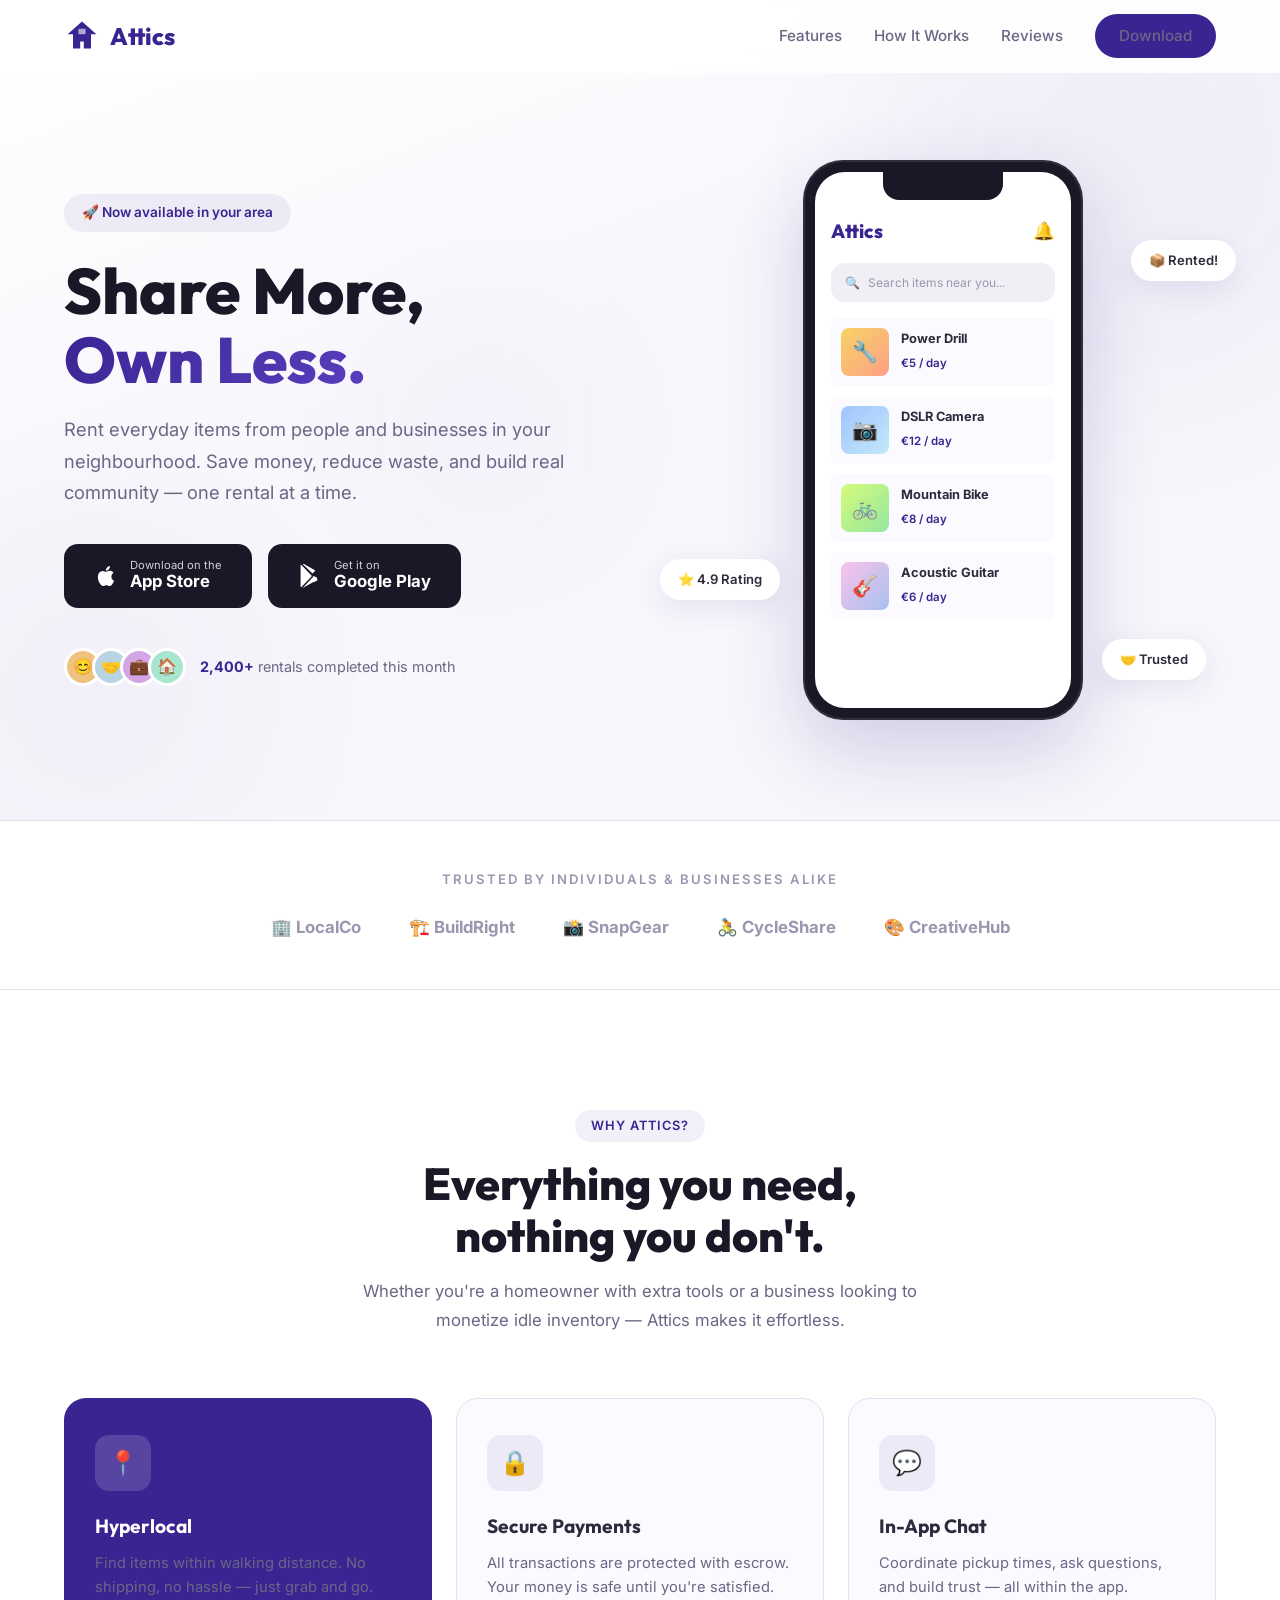
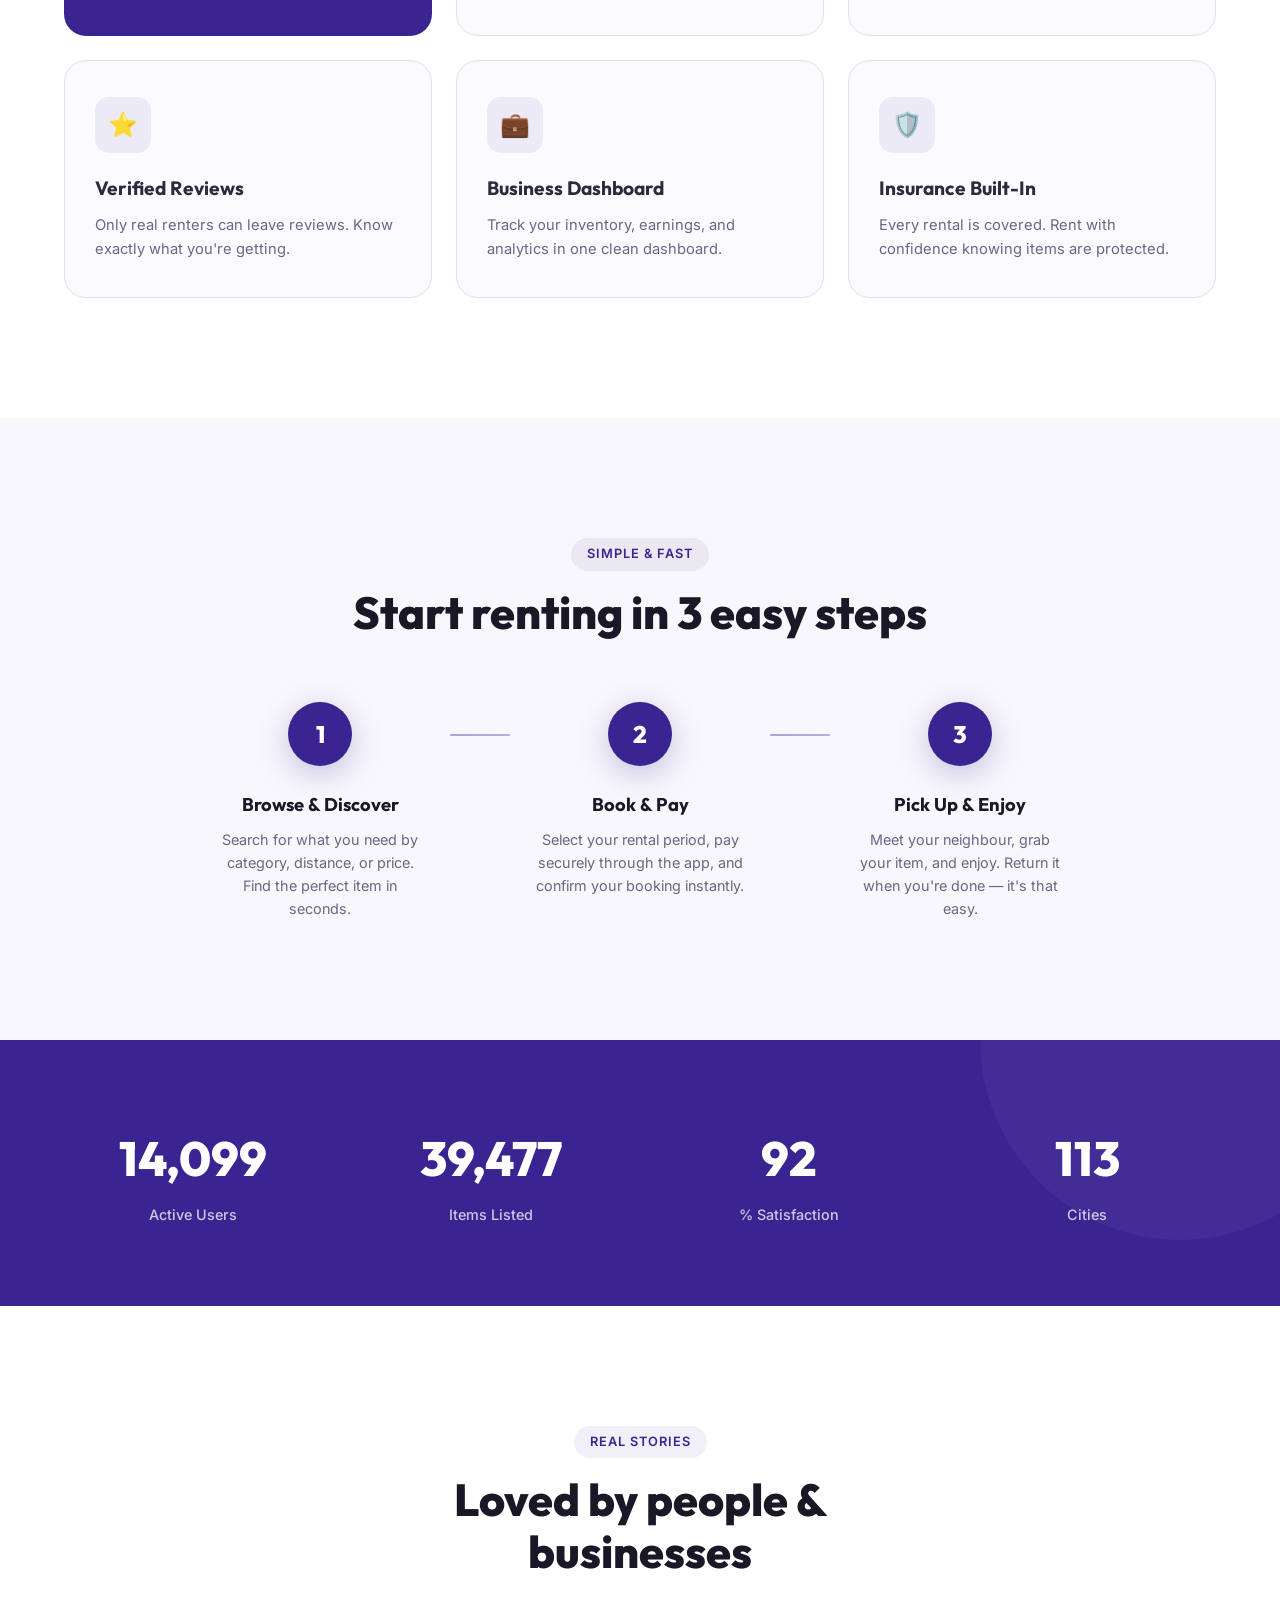
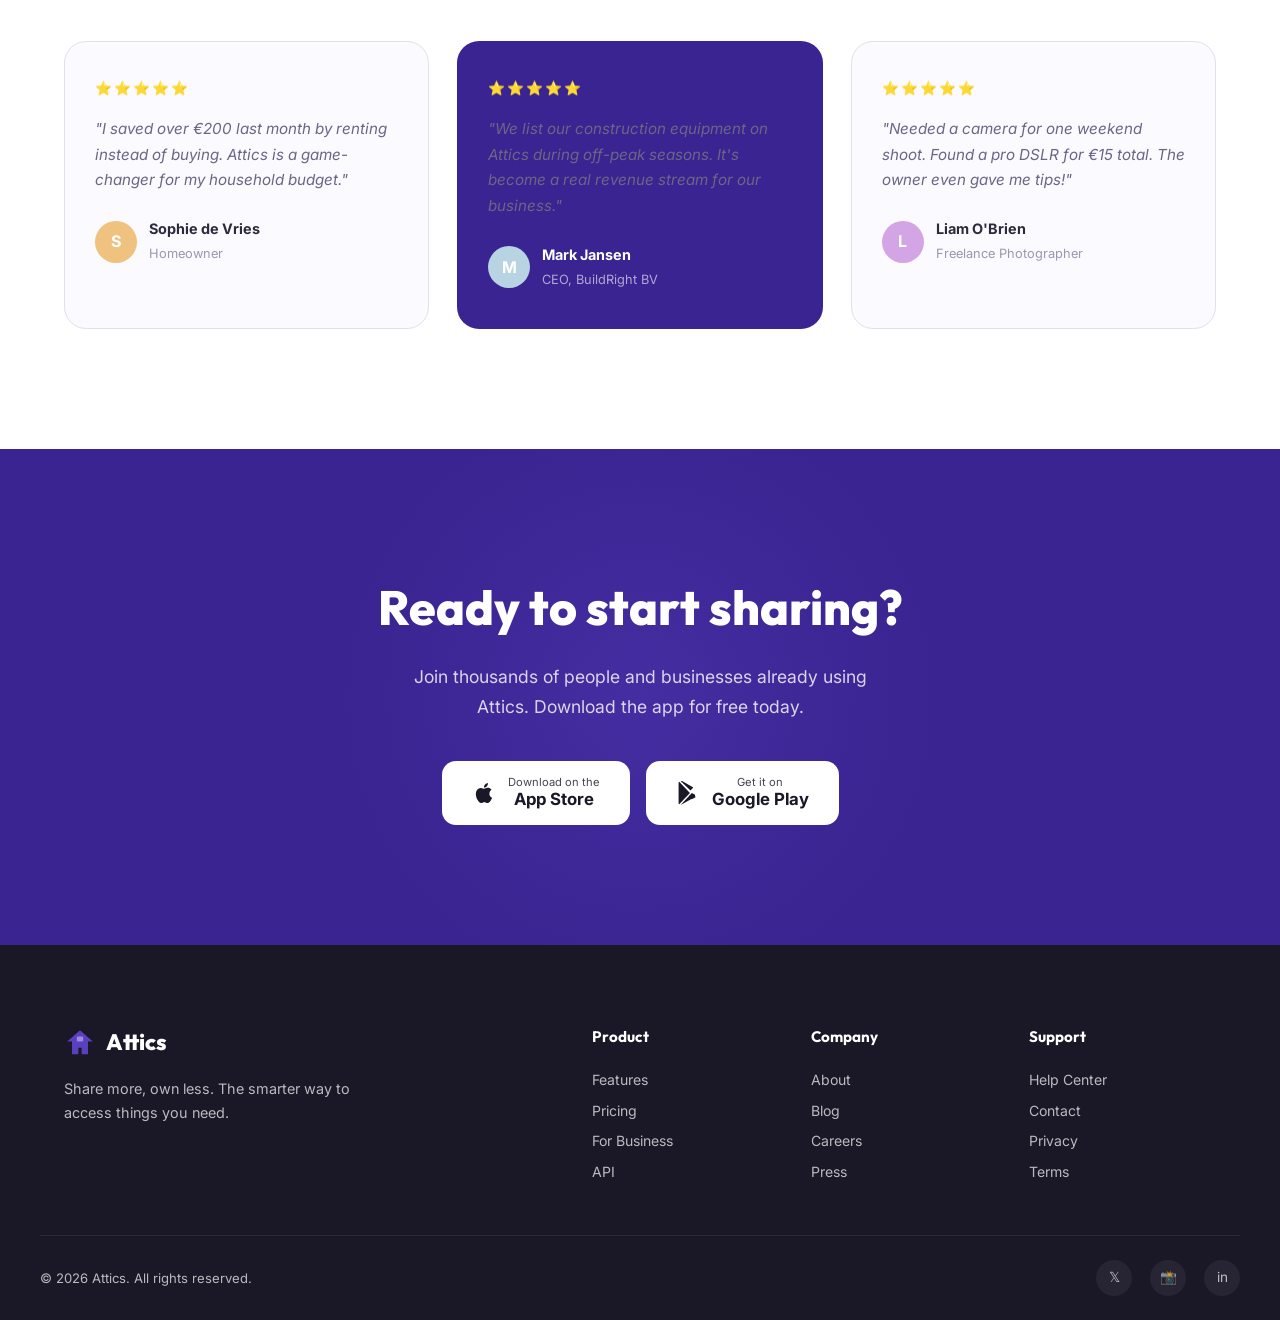
==== commit 969e7288: "update" ====
--- a/index.html
+++ b/index.html
@@ -14,7 +14,7 @@
       href="https://fonts.googleapis.com/css2?family=Inter:wght@400;500;600;700;800&family=Outfit:wght@400;500;600;700;800&display=swap"
       rel="stylesheet"
     />
-    <link rel="stylesheet" href="style.css" />
+    <link rel="stylesheet" href="assets/css/style.css" />
     <link
       rel="icon"
       type="image/svg+xml"
@@ -513,6 +513,6 @@
       </div>
     </footer>
 
-    <script src="script.js"></script>
+    <script src="assets/js/script.js"></script>
   </body>
 </html>
--- a/assets/css/style.css
+++ b/assets/css/style.css
@@ -0,0 +1,1211 @@
+/* ============================================================
+   ATTICS — Landing Page Styles
+   Brand: #392491 (deep indigo) + white
+   ============================================================ */
+
+/* ---------- RESET & TOKENS ---------- */
+*,
+*::before,
+*::after {
+  box-sizing: border-box;
+  margin: 0;
+  padding: 0;
+}
+
+:root {
+  --primary: #392491;
+  --primary-dark: #2a1a6e;
+  --primary-light: #5a3fbf;
+  --primary-glow: rgba(57, 36, 145, 0.25);
+  --primary-subtle: rgba(57, 36, 145, 0.07);
+  --white: #ffffff;
+  --off-white: #f8f7fc;
+  --gray-50: #fafaff;
+  --gray-100: #f0eff5;
+  --gray-200: #e2e0ec;
+  --gray-400: #9b97b0;
+  --gray-600: #6b6685;
+  --gray-800: #2e2a3d;
+  --gray-900: #1a1726;
+  --text: #2e2a3d;
+  --text-muted: #6b6685;
+  --radius-sm: 8px;
+  --radius-md: 14px;
+  --radius-lg: 22px;
+  --radius-xl: 32px;
+  --radius-full: 999px;
+  --shadow-sm: 0 2px 8px rgba(57, 36, 145, 0.06);
+  --shadow-md: 0 8px 30px rgba(57, 36, 145, 0.1);
+  --shadow-lg: 0 20px 60px rgba(57, 36, 145, 0.15);
+  --shadow-xl: 0 30px 80px rgba(57, 36, 145, 0.2);
+  --transition: 0.3s cubic-bezier(0.4, 0, 0.2, 1);
+  --font-heading: "Outfit", sans-serif;
+  --font-body: "Inter", sans-serif;
+}
+
+html {
+  scroll-behavior: smooth;
+  -webkit-font-smoothing: antialiased;
+}
+
+body {
+  font-family: var(--font-body);
+  color: var(--text);
+  background: var(--white);
+  line-height: 1.6;
+  overflow-x: hidden;
+}
+
+img,
+svg {
+  display: block;
+  max-width: 100%;
+}
+a {
+  text-decoration: none;
+  color: inherit;
+}
+button {
+  border: none;
+  background: none;
+  cursor: pointer;
+  font: inherit;
+}
+
+.container {
+  width: 100%;
+  max-width: 1200px;
+  margin: 0 auto;
+  padding: 0 24px;
+}
+
+/* ---------- NAVBAR ---------- */
+.navbar {
+  position: fixed;
+  top: 0;
+  left: 0;
+  right: 0;
+  z-index: 1000;
+  background: rgba(255, 255, 255, 0.85);
+  backdrop-filter: blur(20px);
+  -webkit-backdrop-filter: blur(20px);
+  border-bottom: 1px solid transparent;
+  transition: var(--transition);
+}
+
+.navbar--scrolled {
+  border-bottom-color: var(--gray-200);
+  box-shadow: var(--shadow-sm);
+}
+
+.navbar__inner {
+  display: flex;
+  align-items: center;
+  justify-content: space-between;
+  height: 72px;
+}
+
+.navbar__logo {
+  display: flex;
+  align-items: center;
+  gap: 10px;
+  font-family: var(--font-heading);
+  font-weight: 800;
+  font-size: 1.5rem;
+  color: var(--primary);
+}
+
+.navbar__logo-icon {
+  width: 36px;
+  height: 36px;
+  color: var(--primary);
+}
+
+.navbar__links {
+  display: flex;
+  align-items: center;
+  gap: 32px;
+}
+
+.navbar__links a {
+  font-size: 0.95rem;
+  font-weight: 500;
+  color: var(--gray-600);
+  transition: var(--transition);
+}
+
+.navbar__links a:hover {
+  color: var(--primary);
+}
+
+.navbar__toggle {
+  display: none;
+  flex-direction: column;
+  gap: 5px;
+  width: 28px;
+}
+
+.navbar__toggle span {
+  display: block;
+  width: 100%;
+  height: 2px;
+  background: var(--gray-800);
+  border-radius: 2px;
+  transition: var(--transition);
+}
+
+/* ---------- BUTTONS ---------- */
+.btn {
+  display: inline-flex;
+  align-items: center;
+  justify-content: center;
+  font-weight: 600;
+  border-radius: var(--radius-full);
+  transition: var(--transition);
+  cursor: pointer;
+}
+
+.btn--sm {
+  padding: 10px 24px;
+  font-size: 0.9rem;
+}
+
+.btn--primary {
+  background: var(--primary);
+  color: var(--white);
+}
+
+.btn--primary:hover {
+  background: var(--primary-dark);
+  transform: translateY(-1px);
+  box-shadow: 0 6px 20px var(--primary-glow);
+}
+
+/* ---------- STORE BUTTONS ---------- */
+.store-btn {
+  display: inline-flex;
+  align-items: center;
+  gap: 12px;
+  padding: 14px 28px;
+  background: var(--gray-900);
+  color: var(--white);
+  border-radius: var(--radius-md);
+  transition: var(--transition);
+  border: 2px solid transparent;
+}
+
+.store-btn svg {
+  width: 24px;
+  height: 24px;
+  flex-shrink: 0;
+}
+
+.store-btn small {
+  display: block;
+  font-size: 0.7rem;
+  opacity: 0.8;
+  line-height: 1;
+}
+
+.store-btn strong {
+  display: block;
+  font-size: 1.05rem;
+  line-height: 1.2;
+}
+
+.store-btn:hover {
+  transform: translateY(-3px);
+  box-shadow: var(--shadow-lg);
+}
+
+.store-btn--light {
+  background: var(--white);
+  color: var(--gray-900);
+  border-color: rgba(255, 255, 255, 0.2);
+}
+
+.store-btn--light:hover {
+  background: var(--off-white);
+  box-shadow: var(--shadow-xl);
+}
+
+/* ---------- HERO ---------- */
+.hero {
+  position: relative;
+  padding: 160px 0 100px;
+  background: linear-gradient(
+    160deg,
+    var(--white) 0%,
+    var(--off-white) 40%,
+    rgba(57, 36, 145, 0.04) 100%
+  );
+  overflow: hidden;
+}
+
+.hero__bg-shapes {
+  position: absolute;
+  inset: 0;
+  pointer-events: none;
+  overflow: hidden;
+}
+
+.hero__shape {
+  position: absolute;
+  border-radius: 50%;
+  filter: blur(80px);
+  opacity: 0.5;
+}
+
+.hero__shape--1 {
+  width: 500px;
+  height: 500px;
+  background: rgba(57, 36, 145, 0.08);
+  top: -100px;
+  right: -100px;
+  animation: float 20s ease-in-out infinite;
+}
+
+.hero__shape--2 {
+  width: 350px;
+  height: 350px;
+  background: rgba(57, 36, 145, 0.06);
+  bottom: -50px;
+  left: -80px;
+  animation: float 15s ease-in-out infinite reverse;
+}
+
+.hero__shape--3 {
+  width: 200px;
+  height: 200px;
+  background: rgba(90, 63, 191, 0.08);
+  top: 40%;
+  left: 30%;
+  animation: float 18s ease-in-out infinite 3s;
+}
+
+@keyframes float {
+  0%,
+  100% {
+    transform: translate(0, 0) scale(1);
+  }
+  33% {
+    transform: translate(30px, -30px) scale(1.05);
+  }
+  66% {
+    transform: translate(-20px, 20px) scale(0.95);
+  }
+}
+
+.hero__inner {
+  display: grid;
+  grid-template-columns: 1fr 1fr;
+  gap: 60px;
+  align-items: center;
+}
+
+.hero__badge {
+  display: inline-block;
+  padding: 8px 18px;
+  background: var(--primary-subtle);
+  color: var(--primary);
+  font-size: 0.85rem;
+  font-weight: 600;
+  border-radius: var(--radius-full);
+  margin-bottom: 24px;
+  animation: fadeInUp 0.6s ease-out;
+}
+
+.hero__title {
+  font-family: var(--font-heading);
+  font-size: 4rem;
+  font-weight: 800;
+  line-height: 1.08;
+  color: var(--gray-900);
+  margin-bottom: 20px;
+  animation: fadeInUp 0.6s ease-out 0.1s both;
+}
+
+.hero__title--accent {
+  background: linear-gradient(135deg, var(--primary), var(--primary-light));
+  -webkit-background-clip: text;
+  -webkit-text-fill-color: transparent;
+  background-clip: text;
+}
+
+.hero__subtitle {
+  font-size: 1.15rem;
+  color: var(--text-muted);
+  max-width: 500px;
+  line-height: 1.7;
+  margin-bottom: 36px;
+  animation: fadeInUp 0.6s ease-out 0.2s both;
+}
+
+.hero__buttons {
+  display: flex;
+  gap: 16px;
+  flex-wrap: wrap;
+  margin-bottom: 40px;
+  animation: fadeInUp 0.6s ease-out 0.3s both;
+}
+
+.hero__social-proof {
+  display: flex;
+  align-items: center;
+  gap: 14px;
+  animation: fadeInUp 0.6s ease-out 0.4s both;
+}
+
+.hero__social-proof p {
+  font-size: 0.9rem;
+  color: var(--text-muted);
+}
+
+.hero__social-proof strong {
+  color: var(--primary);
+}
+
+.hero__avatars {
+  display: flex;
+}
+
+.hero__avatar {
+  width: 38px;
+  height: 38px;
+  border-radius: 50%;
+  display: flex;
+  align-items: center;
+  justify-content: center;
+  font-size: 1rem;
+  border: 3px solid var(--white);
+  margin-left: -10px;
+}
+
+.hero__avatar:first-child {
+  margin-left: 0;
+}
+
+/* Phone Mockup */
+.hero__visual {
+  position: relative;
+  display: flex;
+  justify-content: center;
+  animation: fadeInUp 0.8s ease-out 0.3s both;
+}
+
+.phone-mockup {
+  width: 280px;
+  height: 560px;
+  background: var(--gray-900);
+  border-radius: 40px;
+  padding: 12px;
+  position: relative;
+  box-shadow:
+    var(--shadow-xl),
+    inset 0 0 0 2px rgba(255, 255, 255, 0.1);
+}
+
+.phone-mockup__notch {
+  width: 120px;
+  height: 28px;
+  background: var(--gray-900);
+  border-radius: 0 0 16px 16px;
+  position: absolute;
+  top: 12px;
+  left: 50%;
+  transform: translateX(-50%);
+  z-index: 2;
+}
+
+.phone-mockup__screen {
+  width: 100%;
+  height: 100%;
+  background: var(--white);
+  border-radius: 30px;
+  padding: 44px 16px 16px;
+  overflow: hidden;
+}
+
+.phone-mockup__header {
+  display: flex;
+  justify-content: space-between;
+  align-items: center;
+  margin-bottom: 16px;
+}
+
+.phone-mockup__logo {
+  font-family: var(--font-heading);
+  font-weight: 800;
+  font-size: 1.2rem;
+  color: var(--primary);
+}
+
+.phone-mockup__icon {
+  font-size: 1.1rem;
+}
+
+.phone-mockup__search {
+  display: flex;
+  align-items: center;
+  gap: 8px;
+  padding: 10px 14px;
+  background: var(--gray-100);
+  border-radius: var(--radius-md);
+  font-size: 0.75rem;
+  color: var(--gray-400);
+  margin-bottom: 16px;
+}
+
+.phone-mockup__cards {
+  display: flex;
+  flex-direction: column;
+  gap: 10px;
+}
+
+.phone-mockup__card {
+  display: flex;
+  align-items: center;
+  gap: 12px;
+  padding: 10px;
+  background: var(--gray-50);
+  border-radius: var(--radius-sm);
+  transition: var(--transition);
+}
+
+.phone-mockup__card-img {
+  width: 48px;
+  height: 48px;
+  border-radius: var(--radius-sm);
+  display: flex;
+  align-items: center;
+  justify-content: center;
+  font-size: 1.3rem;
+  flex-shrink: 0;
+}
+
+.phone-mockup__card-info strong {
+  display: block;
+  font-size: 0.8rem;
+  color: var(--gray-800);
+}
+
+.phone-mockup__card-info span {
+  font-size: 0.72rem;
+  color: var(--primary);
+  font-weight: 600;
+}
+
+/* Floating badges */
+.hero__floating {
+  position: absolute;
+  background: var(--white);
+  padding: 10px 18px;
+  border-radius: var(--radius-full);
+  font-size: 0.82rem;
+  font-weight: 600;
+  color: var(--gray-800);
+  box-shadow: var(--shadow-md);
+  white-space: nowrap;
+}
+
+.hero__floating--1 {
+  top: 80px;
+  right: -20px;
+  animation: floatBadge 4s ease-in-out infinite;
+}
+
+.hero__floating--2 {
+  bottom: 120px;
+  left: -10px;
+  animation: floatBadge 5s ease-in-out infinite 1s;
+}
+
+.hero__floating--3 {
+  bottom: 40px;
+  right: 10px;
+  animation: floatBadge 4.5s ease-in-out infinite 2s;
+}
+
+@keyframes floatBadge {
+  0%,
+  100% {
+    transform: translateY(0);
+  }
+  50% {
+    transform: translateY(-10px);
+  }
+}
+
+@keyframes fadeInUp {
+  from {
+    opacity: 0;
+    transform: translateY(24px);
+  }
+  to {
+    opacity: 1;
+    transform: translateY(0);
+  }
+}
+
+/* ---------- TRUSTED ---------- */
+.trusted {
+  padding: 48px 0;
+  border-top: 1px solid var(--gray-200);
+  border-bottom: 1px solid var(--gray-200);
+  background: var(--white);
+}
+
+.trusted__label {
+  text-align: center;
+  font-size: 0.82rem;
+  text-transform: uppercase;
+  letter-spacing: 2px;
+  color: var(--gray-400);
+  font-weight: 600;
+  margin-bottom: 24px;
+}
+
+.trusted__logos {
+  display: flex;
+  justify-content: center;
+  align-items: center;
+  gap: 48px;
+  flex-wrap: wrap;
+}
+
+.trusted__logo {
+  font-size: 1.05rem;
+  font-weight: 700;
+  color: var(--gray-400);
+  opacity: 0.7;
+  transition: var(--transition);
+  white-space: nowrap;
+}
+
+.trusted__logo:hover {
+  opacity: 1;
+  color: var(--primary);
+}
+
+/* ---------- SECTION HEADER ---------- */
+.section-header {
+  text-align: center;
+  max-width: 600px;
+  margin: 0 auto 64px;
+}
+
+.section-header__tag {
+  display: inline-block;
+  padding: 6px 16px;
+  background: var(--primary-subtle);
+  color: var(--primary);
+  font-size: 0.8rem;
+  font-weight: 600;
+  border-radius: var(--radius-full);
+  text-transform: uppercase;
+  letter-spacing: 1px;
+  margin-bottom: 16px;
+}
+
+.section-header__title {
+  font-family: var(--font-heading);
+  font-size: 2.8rem;
+  font-weight: 800;
+  color: var(--gray-900);
+  line-height: 1.15;
+  margin-bottom: 16px;
+}
+
+.section-header__desc {
+  font-size: 1.05rem;
+  color: var(--text-muted);
+  line-height: 1.7;
+}
+
+/* ---------- FEATURES ---------- */
+.features {
+  padding: 120px 0;
+  background: var(--white);
+}
+
+.features__grid {
+  display: grid;
+  grid-template-columns: repeat(3, 1fr);
+  gap: 24px;
+}
+
+.feature-card {
+  padding: 36px 30px;
+  background: var(--gray-50);
+  border-radius: var(--radius-lg);
+  border: 1px solid var(--gray-200);
+  transition: var(--transition);
+  position: relative;
+  overflow: hidden;
+}
+
+.feature-card::before {
+  content: "";
+  position: absolute;
+  top: 0;
+  left: 0;
+  right: 0;
+  height: 3px;
+  background: linear-gradient(90deg, var(--primary), var(--primary-light));
+  border-radius: 3px 3px 0 0;
+  transform: scaleX(0);
+  transition: var(--transition);
+}
+
+.feature-card:hover {
+  transform: translateY(-6px);
+  box-shadow: var(--shadow-md);
+  border-color: rgba(57, 36, 145, 0.15);
+}
+
+.feature-card:hover::before {
+  transform: scaleX(1);
+}
+
+.feature-card--highlight {
+  background: var(--primary);
+  color: var(--white);
+  border-color: transparent;
+}
+
+.feature-card--highlight::before {
+  display: none;
+}
+
+.feature-card--highlight:hover {
+  background: var(--primary-dark);
+  border-color: transparent;
+}
+
+.feature-card--highlight .feature-card__icon {
+  background: rgba(255, 255, 255, 0.15);
+}
+
+.feature-card--highlight p {
+  color: rgba(255, 255, 255, 0.8);
+}
+
+.feature-card__icon {
+  width: 56px;
+  height: 56px;
+  display: flex;
+  align-items: center;
+  justify-content: center;
+  font-size: 1.5rem;
+  background: var(--primary-subtle);
+  border-radius: var(--radius-md);
+  margin-bottom: 20px;
+}
+
+.feature-card h3 {
+  font-family: var(--font-heading);
+  font-size: 1.2rem;
+  font-weight: 700;
+  margin-bottom: 10px;
+}
+
+.feature-card p {
+  font-size: 0.92rem;
+  color: var(--text-muted);
+  line-height: 1.6;
+}
+
+/* ---------- HOW IT WORKS ---------- */
+.how-it-works {
+  padding: 120px 0;
+  background: var(--off-white);
+}
+
+.steps {
+  display: flex;
+  align-items: flex-start;
+  justify-content: center;
+  gap: 0;
+  max-width: 900px;
+  margin: 0 auto;
+}
+
+.step {
+  flex: 1;
+  text-align: center;
+  padding: 0 24px;
+}
+
+.step__number {
+  width: 64px;
+  height: 64px;
+  margin: 0 auto 24px;
+  display: flex;
+  align-items: center;
+  justify-content: center;
+  background: var(--primary);
+  color: var(--white);
+  font-family: var(--font-heading);
+  font-size: 1.5rem;
+  font-weight: 800;
+  border-radius: 50%;
+  box-shadow: 0 8px 30px var(--primary-glow);
+}
+
+.step__content h3 {
+  font-family: var(--font-heading);
+  font-size: 1.15rem;
+  font-weight: 700;
+  margin-bottom: 8px;
+  color: var(--gray-900);
+}
+
+.step__content p {
+  font-size: 0.9rem;
+  color: var(--text-muted);
+  line-height: 1.6;
+}
+
+.step__connector {
+  width: 60px;
+  height: 2px;
+  background: linear-gradient(90deg, var(--primary), var(--primary-light));
+  margin-top: 32px;
+  flex-shrink: 0;
+  border-radius: 2px;
+  opacity: 0.4;
+}
+
+/* ---------- STATS ---------- */
+.stats {
+  padding: 80px 0;
+  background: var(--primary);
+  color: var(--white);
+  position: relative;
+  overflow: hidden;
+}
+
+.stats::before {
+  content: "";
+  position: absolute;
+  width: 400px;
+  height: 400px;
+  background: rgba(255, 255, 255, 0.04);
+  border-radius: 50%;
+  top: -200px;
+  right: -100px;
+}
+
+.stats__inner {
+  display: grid;
+  grid-template-columns: repeat(4, 1fr);
+  gap: 40px;
+  text-align: center;
+  position: relative;
+}
+
+.stat__number {
+  font-family: var(--font-heading);
+  font-size: 3rem;
+  font-weight: 800;
+  margin-bottom: 6px;
+}
+
+.stat__label {
+  font-size: 0.9rem;
+  opacity: 0.75;
+  font-weight: 500;
+}
+
+/* ---------- TESTIMONIALS ---------- */
+.testimonials {
+  padding: 120px 0;
+  background: var(--white);
+}
+
+.testimonials__grid {
+  display: grid;
+  grid-template-columns: repeat(3, 1fr);
+  gap: 28px;
+}
+
+.testimonial-card {
+  padding: 36px 30px;
+  background: var(--gray-50);
+  border-radius: var(--radius-lg);
+  border: 1px solid var(--gray-200);
+  transition: var(--transition);
+}
+
+.testimonial-card:hover {
+  transform: translateY(-4px);
+  box-shadow: var(--shadow-md);
+}
+
+.testimonial-card--featured {
+  background: var(--primary);
+  color: var(--white);
+  border-color: transparent;
+  transform: scale(1.03);
+}
+
+.testimonial-card--featured:hover {
+  transform: scale(1.03) translateY(-4px);
+}
+
+.testimonial-card--featured p {
+  color: rgba(255, 255, 255, 0.9);
+}
+
+.testimonial-card--featured .testimonial-card__author span {
+  color: rgba(255, 255, 255, 0.6);
+}
+
+.testimonial-card__stars {
+  margin-bottom: 16px;
+  font-size: 0.85rem;
+  letter-spacing: 2px;
+}
+
+.testimonial-card p {
+  font-size: 0.95rem;
+  line-height: 1.7;
+  color: var(--text-muted);
+  margin-bottom: 24px;
+  font-style: italic;
+}
+
+.testimonial-card__author {
+  display: flex;
+  align-items: center;
+  gap: 12px;
+}
+
+.testimonial-card__avatar {
+  width: 42px;
+  height: 42px;
+  border-radius: 50%;
+  display: flex;
+  align-items: center;
+  justify-content: center;
+  font-weight: 700;
+  font-size: 1rem;
+  color: var(--white);
+}
+
+.testimonial-card__author strong {
+  display: block;
+  font-size: 0.9rem;
+}
+
+.testimonial-card__author span {
+  font-size: 0.8rem;
+  color: var(--gray-400);
+}
+
+/* ---------- CTA ---------- */
+.cta {
+  padding: 120px 0;
+  background: var(--primary);
+  color: var(--white);
+  text-align: center;
+  position: relative;
+  overflow: hidden;
+}
+
+.cta__glow {
+  position: absolute;
+  width: 600px;
+  height: 600px;
+  background: radial-gradient(circle, rgba(90, 63, 191, 0.35), transparent 70%);
+  top: 50%;
+  left: 50%;
+  transform: translate(-50%, -50%);
+  pointer-events: none;
+}
+
+.cta__inner {
+  position: relative;
+}
+
+.cta__title {
+  font-family: var(--font-heading);
+  font-size: 3rem;
+  font-weight: 800;
+  margin-bottom: 16px;
+}
+
+.cta__subtitle {
+  font-size: 1.1rem;
+  opacity: 0.8;
+  max-width: 500px;
+  margin: 0 auto 40px;
+  line-height: 1.7;
+}
+
+.cta__buttons {
+  display: flex;
+  justify-content: center;
+  gap: 16px;
+  flex-wrap: wrap;
+}
+
+/* ---------- FOOTER ---------- */
+.footer {
+  padding: 80px 0 0;
+  background: var(--gray-900);
+  color: rgba(255, 255, 255, 0.7);
+}
+
+.footer__inner {
+  display: grid;
+  grid-template-columns: 1.5fr 2fr;
+  gap: 60px;
+  padding-bottom: 48px;
+  border-bottom: 1px solid rgba(255, 255, 255, 0.08);
+}
+
+.footer__logo {
+  display: flex;
+  align-items: center;
+  gap: 10px;
+  font-family: var(--font-heading);
+  font-weight: 800;
+  font-size: 1.4rem;
+  color: var(--white);
+  margin-bottom: 16px;
+}
+
+.footer__logo-icon {
+  width: 32px;
+  height: 32px;
+  color: var(--primary-light);
+}
+
+.footer__brand p {
+  font-size: 0.9rem;
+  line-height: 1.7;
+  max-width: 300px;
+}
+
+.footer__links {
+  display: grid;
+  grid-template-columns: repeat(3, 1fr);
+  gap: 32px;
+}
+
+.footer__col h4 {
+  color: var(--white);
+  font-family: var(--font-heading);
+  font-weight: 700;
+  font-size: 0.95rem;
+  margin-bottom: 16px;
+}
+
+.footer__col a {
+  display: block;
+  font-size: 0.88rem;
+  padding: 4px 0;
+  transition: var(--transition);
+}
+
+.footer__col a:hover {
+  color: var(--white);
+  transform: translateX(4px);
+}
+
+.footer__bottom {
+  display: flex;
+  justify-content: space-between;
+  align-items: center;
+  padding: 24px 0;
+  font-size: 0.82rem;
+}
+
+.footer__socials {
+  display: flex;
+  gap: 18px;
+}
+
+.footer__socials a {
+  width: 36px;
+  height: 36px;
+  display: flex;
+  align-items: center;
+  justify-content: center;
+  border-radius: 50%;
+  background: rgba(255, 255, 255, 0.06);
+  font-size: 0.85rem;
+  transition: var(--transition);
+}
+
+.footer__socials a:hover {
+  background: var(--primary);
+  color: var(--white);
+  transform: translateY(-2px);
+}
+
+/* ---------- SCROLL REVEAL ---------- */
+.reveal {
+  opacity: 0;
+  transform: translateY(30px);
+  transition:
+    opacity 0.7s ease,
+    transform 0.7s ease;
+}
+
+.reveal--visible {
+  opacity: 1;
+  transform: translateY(0);
+}
+
+/* ---------- RESPONSIVE ---------- */
+@media (max-width: 1024px) {
+  .hero__title {
+    font-size: 3rem;
+  }
+  .section-header__title {
+    font-size: 2.3rem;
+  }
+  .features__grid {
+    grid-template-columns: repeat(2, 1fr);
+  }
+  .testimonials__grid {
+    grid-template-columns: repeat(2, 1fr);
+  }
+  .testimonial-card:last-child {
+    grid-column: span 2;
+  }
+}
+
+@media (max-width: 768px) {
+  .navbar__links {
+    position: fixed;
+    top: 72px;
+    left: 0;
+    right: 0;
+    background: var(--white);
+    flex-direction: column;
+    padding: 24px;
+    gap: 20px;
+    border-bottom: 1px solid var(--gray-200);
+    box-shadow: var(--shadow-md);
+    transform: translateY(-120%);
+    transition: var(--transition);
+    opacity: 0;
+  }
+
+  .navbar__links--open {
+    transform: translateY(0);
+    opacity: 1;
+  }
+
+  .navbar__toggle {
+    display: flex;
+  }
+
+  .hero__inner {
+    grid-template-columns: 1fr;
+    text-align: center;
+    gap: 48px;
+  }
+
+  .hero__title {
+    font-size: 2.6rem;
+  }
+  .hero__subtitle {
+    margin: 0 auto 36px;
+  }
+  .hero__buttons {
+    justify-content: center;
+  }
+  .hero__social-proof {
+    justify-content: center;
+  }
+  .hero {
+    padding: 130px 0 80px;
+  }
+
+  .section-header__title {
+    font-size: 2rem;
+  }
+  .features__grid {
+    grid-template-columns: 1fr;
+  }
+
+  .steps {
+    flex-direction: column;
+    align-items: center;
+  }
+  .step__connector {
+    width: 2px;
+    height: 40px;
+    background: linear-gradient(180deg, var(--primary), var(--primary-light));
+  }
+
+  .stats__inner {
+    grid-template-columns: repeat(2, 1fr);
+  }
+  .stat__number {
+    font-size: 2.2rem;
+  }
+
+  .testimonials__grid {
+    grid-template-columns: 1fr;
+  }
+  .testimonial-card:last-child {
+    grid-column: auto;
+  }
+  .testimonial-card--featured {
+    transform: none;
+  }
+  .testimonial-card--featured:hover {
+    transform: translateY(-4px);
+  }
+
+  .cta__title {
+    font-size: 2.2rem;
+  }
+
+  .footer__inner {
+    grid-template-columns: 1fr;
+    gap: 40px;
+  }
+  .footer__links {
+    grid-template-columns: repeat(3, 1fr);
+  }
+  .footer__bottom {
+    flex-direction: column;
+    gap: 16px;
+    text-align: center;
+  }
+}
+
+@media (max-width: 480px) {
+  .hero__title {
+    font-size: 2.1rem;
+  }
+  .hero__buttons {
+    flex-direction: column;
+    align-items: center;
+  }
+  .store-btn {
+    width: 100%;
+    justify-content: center;
+  }
+  .cta__buttons {
+    flex-direction: column;
+    align-items: center;
+  }
+  .cta__buttons .store-btn {
+    width: 100%;
+    max-width: 280px;
+    justify-content: center;
+  }
+  .footer__links {
+    grid-template-columns: 1fr 1fr;
+  }
+  .trusted__logos {
+    gap: 24px;
+  }
+}
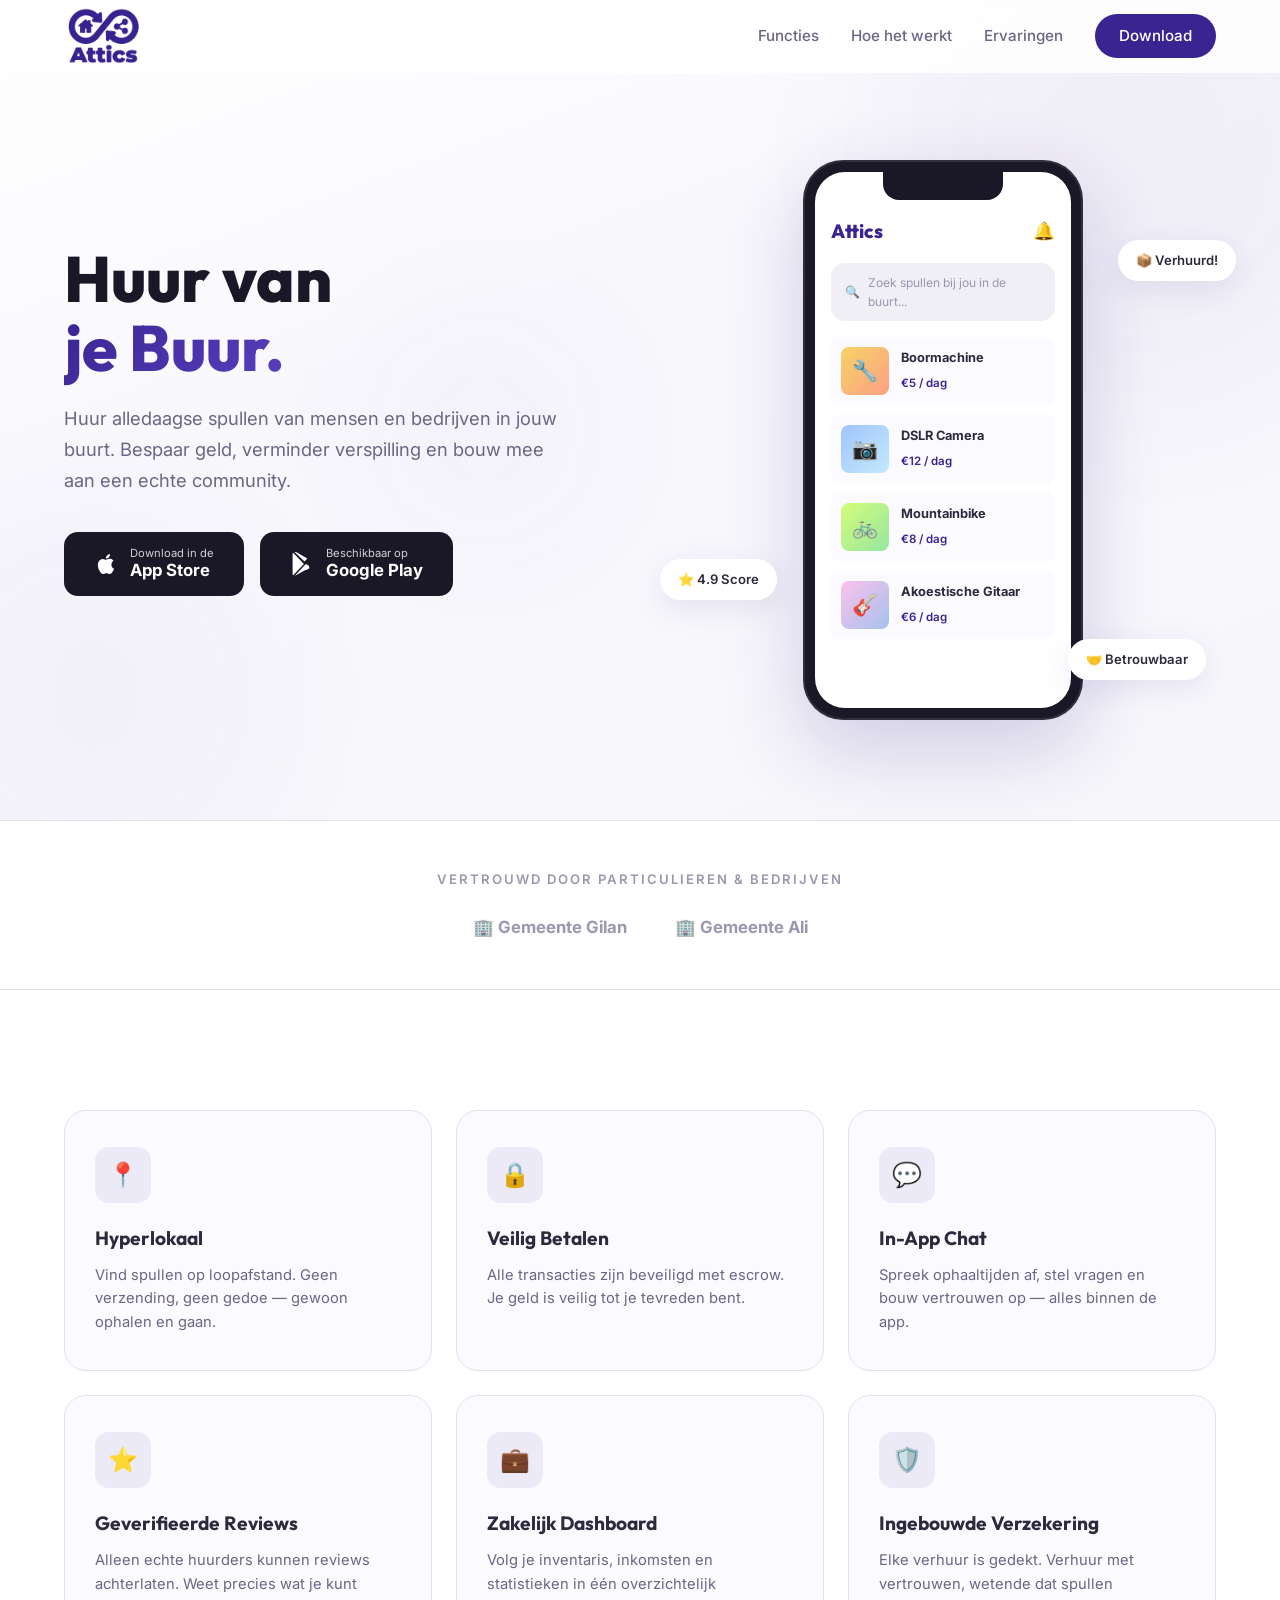
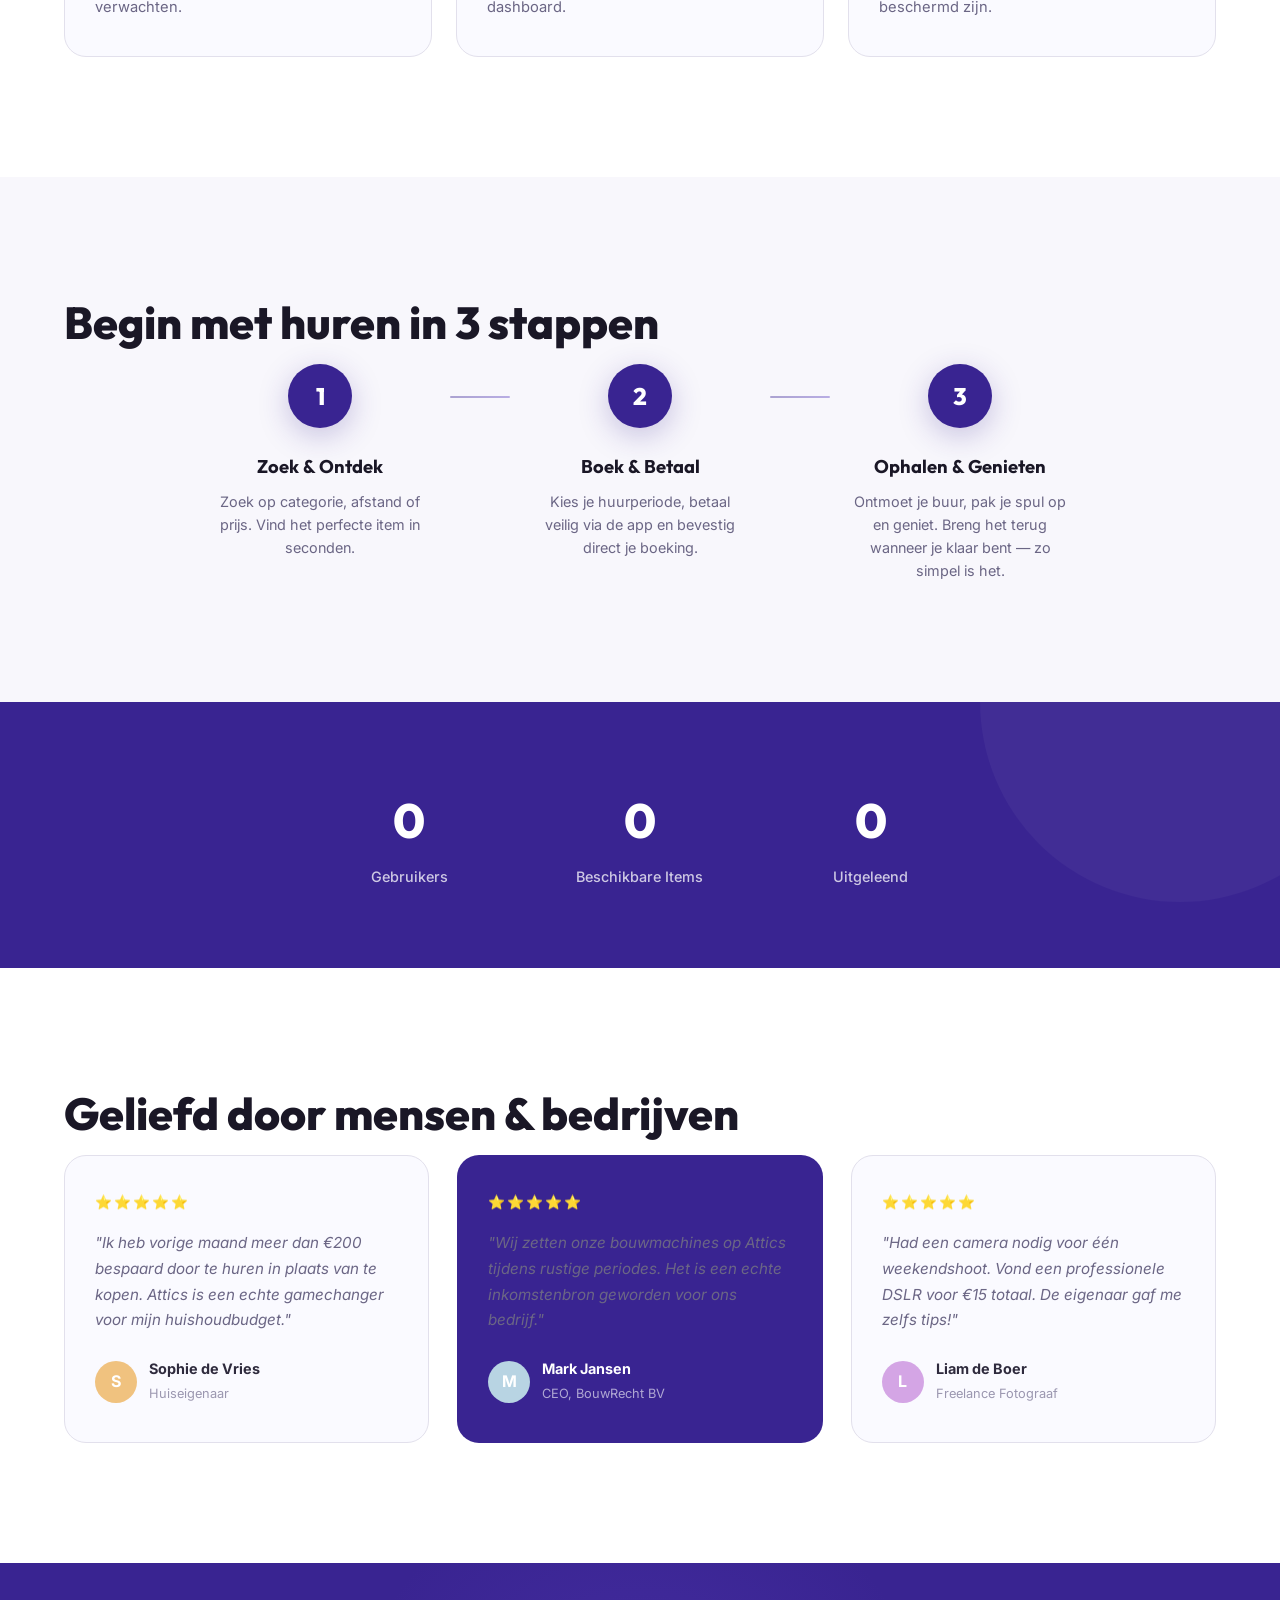
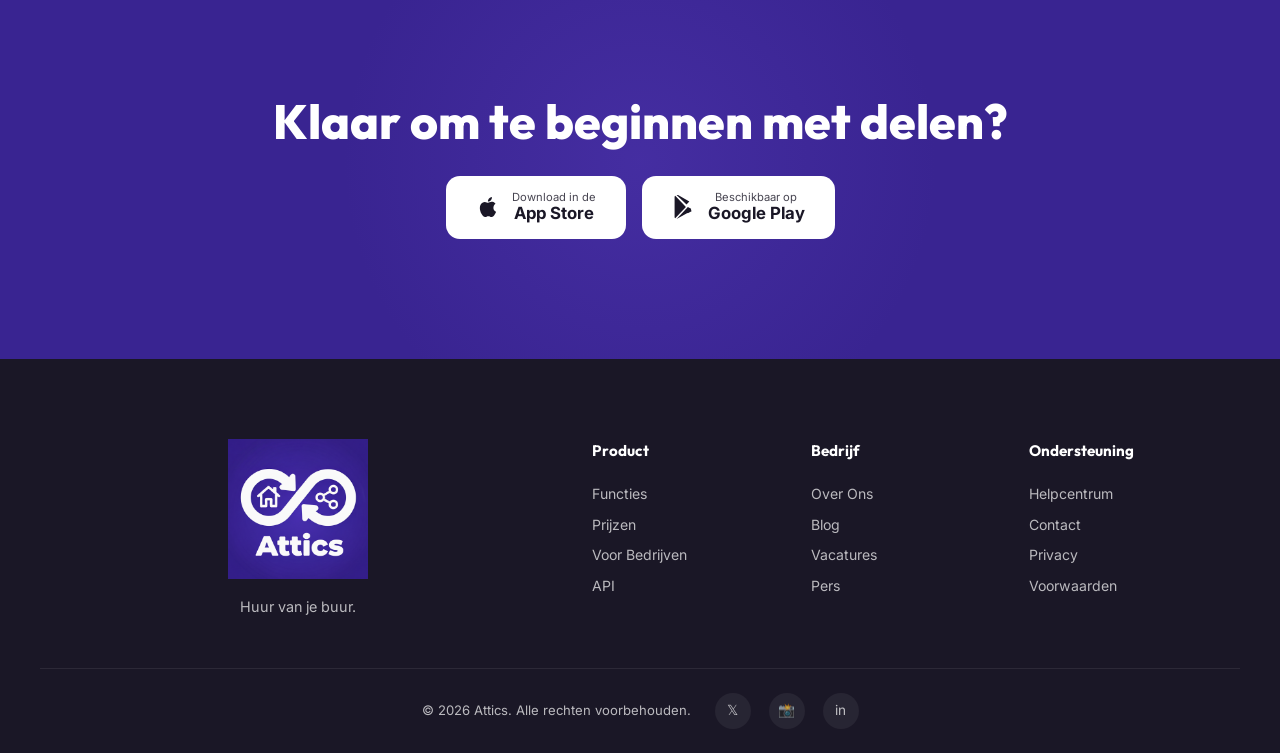
==== commit eb973a77: "site update" ====
--- a/index.html
+++ b/index.html
@@ -1,518 +1,283 @@
-<!doctype html>
-<html lang="en">
-  <head>
-    <meta charset="UTF-8" />
-    <meta name="viewport" content="width=device-width, initial-scale=1.0" />
-    <title>Attics — Share More, Own Less</title>
-    <meta
-      name="description"
-      content="Attics lets you rent everyday items from people and businesses near you. Save money, reduce waste, and build community."
-    />
-    <link rel="preconnect" href="https://fonts.googleapis.com" />
-    <link rel="preconnect" href="https://fonts.gstatic.com" crossorigin />
-    <link
-      href="https://fonts.googleapis.com/css2?family=Inter:wght@400;500;600;700;800&family=Outfit:wght@400;500;600;700;800&display=swap"
-      rel="stylesheet"
-    />
-    <link rel="stylesheet" href="assets/css/style.css" />
-    <link
-      rel="icon"
-      type="image/svg+xml"
-      href="data:image/svg+xml,<svg xmlns='http://www.w3.org/2000/svg' viewBox='0 0 100 100'><text y='.9em' font-size='90'>🏠</text></svg>"
-    />
-  </head>
-  <body>
-    <!-- ========== NAVBAR ========== -->
-    <nav class="navbar" id="navbar">
-      <div class="container navbar__inner">
-        <a href="#" class="navbar__logo">
-          <svg
-            class="navbar__logo-icon"
-            viewBox="0 0 40 40"
-            fill="none"
-            xmlns="http://www.w3.org/2000/svg"
-          >
-            <path
-              d="M20 4L4 18H10V34H18V26H22V34H30V18H36L20 4Z"
-              fill="currentColor"
-            />
-            <rect
-              x="16"
-              y="12"
-              width="8"
-              height="6"
-              rx="1"
-              fill="white"
-              opacity="0.6"
-            />
-          </svg>
-          <span>Attics</span>
+<!DOCTYPE html>
+<html lang="nl">
+<head>
+  <meta charset="UTF-8" />
+  <meta name="viewport" content="width=device-width, initial-scale=1.0" />
+  <title>Attics — Huur van je Buur</title>
+  <meta name="description" content="Attics laat je alledaagse spullen huren van mensen en bedrijven bij jou in de buurt. Bespaar geld, verminder verspilling en bouw aan je community." />
+  <link rel="preconnect" href="https://fonts.googleapis.com" />
+  <link rel="preconnect" href="https://fonts.gstatic.com" crossorigin />
+  <link href="https://fonts.googleapis.com/css2?family=Inter:wght@400;500;600;700;800&family=Outfit:wght@400;500;600;700;800&display=swap" rel="stylesheet" />
+  <link rel="stylesheet" href="assets/css/style.css" />
+  <link rel="icon" type="image/png" href="assets/img/attics_logo.png" />
+</head>
+<body>
+  <!-- ========== NAVBAR ========== -->
+  <nav class="navbar" id="navbar">
+    <div class="container navbar__inner">
+      <a href="#" class="navbar__logo">
+        <img src="assets/img/inverted_logo.png" alt="Attics" class="navbar__logo-img" />
+      </a>
+      <div class="navbar__links" id="navLinks">
+        <a href="#features">Functies</a>
+        <a href="#how-it-works">Hoe het werkt</a>
+        <a href="#testimonials">Ervaringen</a>
+        <a href="#download" class="btn btn--sm btn--primary">Download</a>
+      </div>
+      <button class="navbar__toggle" id="navToggle" aria-label="Menu openen">
+        <span></span><span></span><span></span>
+      </button>
+    </div>
+  </nav>
+
+  <!-- ========== HERO ========== -->
+  <section class="hero" id="hero">
+    <div class="hero__bg-shapes">
+      <div class="hero__shape hero__shape--1"></div>
+      <div class="hero__shape hero__shape--2"></div>
+      <div class="hero__shape hero__shape--3"></div>
+    </div>
+    <div class="container hero__inner">
+      <div class="hero__content">
+        <h1 class="hero__title">Huur van<br/><span class="hero__title--accent">je Buur.</span></h1>
+        <p class="hero__subtitle">Huur alledaagse spullen van mensen en bedrijven in jouw buurt. Bespaar geld, verminder verspilling en bouw mee aan een echte community.</p>
+        <div class="hero__buttons">
+          <a href="#" class="store-btn store-btn--apple" aria-label="Download in de App Store">
+            <svg viewBox="0 0 24 24" fill="currentColor"><path d="M18.71 19.5c-.83 1.24-1.71 2.45-3.05 2.47-1.34.03-1.77-.79-3.29-.79-1.53 0-2 .77-3.27.82-1.31.05-2.3-1.32-3.14-2.53C4.25 17 2.94 12.45 4.7 9.39c.87-1.52 2.43-2.48 4.12-2.51 1.28-.02 2.5.87 3.29.87.78 0 2.26-1.07 3.8-.91.65.03 2.47.26 3.64 1.98-.09.06-2.17 1.28-2.15 3.81.03 3.02 2.65 4.03 2.68 4.04-.03.07-.42 1.44-1.38 2.83M13 3.5c.73-.83 1.94-1.46 2.94-1.5.13 1.17-.34 2.35-1.04 3.19-.69.85-1.83 1.51-2.95 1.42-.15-1.15.41-2.35 1.05-3.11z"/></svg>
+            <div>
+              <small>Download in de</small>
+              <strong>App Store</strong>
+            </div>
+          </a>
+          <a href="#" class="store-btn store-btn--google" aria-label="Beschikbaar op Google Play">
+            <svg viewBox="0 0 24 24" fill="currentColor"><path d="M3.18 23.27c-.36-.17-.59-.52-.59-.92V1.65c0-.4.24-.75.6-.92l10.74 11.27L3.18 23.27zm1.4.73l11.75-6.54-2.8-2.94L4.58 24zm14.49-10.2l-3.2-1.78-3.02 3.17 3.01 3.17 3.21-1.79c.56-.31.56-1.08 0-1.39v-.38zM4.58 0l9.95 9.52 2.8-2.94L5.58-.27C5.21-.47 4.85-.27 4.58 0z"/></svg>
+            <div>
+              <small>Beschikbaar op</small>
+              <strong>Google Play</strong>
+            </div>
+          </a>
+        </div>
+      </div>
+      <div class="hero__visual">
+        <div class="phone-mockup">
+          <div class="phone-mockup__notch"></div>
+          <div class="phone-mockup__screen">
+            <div class="phone-mockup__header">
+              <span class="phone-mockup__logo">Attics</span>
+              <span class="phone-mockup__icon">🔔</span>
+            </div>
+            <div class="phone-mockup__search">
+              <span>🔍</span> Zoek spullen bij jou in de buurt...
+            </div>
+            <div class="phone-mockup__cards">
+              <div class="phone-mockup__card">
+                <div class="phone-mockup__card-img" style="background: linear-gradient(135deg, #f6d365, #fda085);">🔧</div>
+                <div class="phone-mockup__card-info">
+                  <strong>Boormachine</strong>
+                  <span>€5 / dag</span>
+                </div>
+              </div>
+              <div class="phone-mockup__card">
+                <div class="phone-mockup__card-img" style="background: linear-gradient(135deg, #a1c4fd, #c2e9fb);">📷</div>
+                <div class="phone-mockup__card-info">
+                  <strong>DSLR Camera</strong>
+                  <span>€12 / dag</span>
+                </div>
+              </div>
+              <div class="phone-mockup__card">
+                <div class="phone-mockup__card-img" style="background: linear-gradient(135deg, #d4fc79, #96e6a1);">🚲</div>
+                <div class="phone-mockup__card-info">
+                  <strong>Mountainbike</strong>
+                  <span>€8 / dag</span>
+                </div>
+              </div>
+              <div class="phone-mockup__card">
+                <div class="phone-mockup__card-img" style="background: linear-gradient(135deg, #fbc2eb, #a6c1ee);">🎸</div>
+                <div class="phone-mockup__card-info">
+                  <strong>Akoestische Gitaar</strong>
+                  <span>€6 / dag</span>
+                </div>
+              </div>
+            </div>
+          </div>
+        </div>
+        <div class="hero__floating hero__floating--1">📦 Verhuurd!</div>
+        <div class="hero__floating hero__floating--2">⭐ 4.9 Score</div>
+        <div class="hero__floating hero__floating--3">🤝 Betrouwbaar</div>
+      </div>
+    </div>
+  </section>
+
+  <!-- ========== TRUSTED BY ========== -->
+  <section class="trusted">
+    <div class="container">
+      <p class="trusted__label">Vertrouwd door particulieren & bedrijven</p>
+      <div class="trusted__logos">
+        <span class="trusted__logo">🏢 Gemeente Gilan</span>
+        <span class="trusted__logo">🏢 Gemeente Ali</span>
+      </div>
+    </div>
+  </section>
+
+  <!-- ========== FEATURES ========== -->
+  <section class="features" id="features">
+    <div class="container">
+      <div class="features__grid">
+        <!-- Feature cards are loaded from assets/js/features-config.js -->
+      </div>
+    </div>
+  </section>
+
+  <!-- ========== HOW IT WORKS ========== -->
+  <section class="how-it-works" id="how-it-works">
+    <div class="container">
+      <h2 class="section-header__title">Begin met huren in 3 stappen</h2>
+      <div class="steps">
+        <div class="step">
+          <div class="step__number">1</div>
+          <div class="step__content">
+            <h3>Zoek & Ontdek</h3>
+            <p>Zoek op categorie, afstand of prijs. Vind het perfecte item in seconden.</p>
+          </div>
+        </div>
+        <div class="step__connector"></div>
+        <div class="step">
+          <div class="step__number">2</div>
+          <div class="step__content">
+            <h3>Boek & Betaal</h3>
+            <p>Kies je huurperiode, betaal veilig via de app en bevestig direct je boeking.</p>
+          </div>
+        </div>
+        <div class="step__connector"></div>
+        <div class="step">
+          <div class="step__number">3</div>
+          <div class="step__content">
+            <h3>Ophalen & Genieten</h3>
+            <p>Ontmoet je buur, pak je spul op en geniet. Breng het terug wanneer je klaar bent — zo simpel is het.</p>
+          </div>
+        </div>
+      </div>
+    </div>
+  </section>
+
+  <!-- ========== STATS ========== -->
+  <section class="stats">
+    <div class="container stats__inner">
+      <!-- Stats are loaded from assets/js/stats-config.js -->
+    </div>
+  </section>
+
+  <!-- ========== TESTIMONIALS ========== -->
+  <section class="testimonials" id="testimonials">
+    <div class="container">
+      <h2 class="section-header__title" style="white-space: nowrap;">Geliefd door mensen & bedrijven</h2>
+      <div class="testimonials__grid">
+        <div class="testimonial-card">
+          <div class="testimonial-card__stars">⭐⭐⭐⭐⭐</div>
+          <p>"Ik heb vorige maand meer dan €200 bespaard door te huren in plaats van te kopen. Attics is een echte gamechanger voor mijn huishoudbudget."</p>
+          <div class="testimonial-card__author">
+            <div class="testimonial-card__avatar" style="background: #f0c27f;">S</div>
+            <div>
+              <strong>Sophie de Vries</strong>
+              <span>Huiseigenaar</span>
+            </div>
+          </div>
+        </div>
+        <div class="testimonial-card testimonial-card--featured">
+          <div class="testimonial-card__stars">⭐⭐⭐⭐⭐</div>
+          <p>"Wij zetten onze bouwmachines op Attics tijdens rustige periodes. Het is een echte inkomstenbron geworden voor ons bedrijf."</p>
+          <div class="testimonial-card__author">
+            <div class="testimonial-card__avatar" style="background: #b8d4e3;">M</div>
+            <div>
+              <strong>Mark Jansen</strong>
+              <span>CEO, BouwRecht BV</span>
+            </div>
+          </div>
+        </div>
+        <div class="testimonial-card">
+          <div class="testimonial-card__stars">⭐⭐⭐⭐⭐</div>
+          <p>"Had een camera nodig voor één weekendshoot. Vond een professionele DSLR voor €15 totaal. De eigenaar gaf me zelfs tips!"</p>
+          <div class="testimonial-card__author">
+            <div class="testimonial-card__avatar" style="background: #d4a5e5;">L</div>
+            <div>
+              <strong>Liam de Boer</strong>
+              <span>Freelance Fotograaf</span>
+            </div>
+          </div>
+        </div>
+      </div>
+    </div>
+  </section>
+
+  <!-- ========== CTA SECTION ========== -->
+  <section class="cta" id="download">
+    <div class="cta__glow"></div>
+    <div class="container cta__inner">
+      <h2 class="cta__title">Klaar om te beginnen met delen?</h2>
+      <div class="cta__buttons">
+        <a href="#" class="store-btn store-btn--apple store-btn--light" aria-label="Download in de App Store">
+          <svg viewBox="0 0 24 24" fill="currentColor"><path d="M18.71 19.5c-.83 1.24-1.71 2.45-3.05 2.47-1.34.03-1.77-.79-3.29-.79-1.53 0-2 .77-3.27.82-1.31.05-2.3-1.32-3.14-2.53C4.25 17 2.94 12.45 4.7 9.39c.87-1.52 2.43-2.48 4.12-2.51 1.28-.02 2.5.87 3.29.87.78 0 2.26-1.07 3.8-.91.65.03 2.47.26 3.64 1.98-.09.06-2.17 1.28-2.15 3.81.03 3.02 2.65 4.03 2.68 4.04-.03.07-.42 1.44-1.38 2.83M13 3.5c.73-.83 1.94-1.46 2.94-1.5.13 1.17-.34 2.35-1.04 3.19-.69.85-1.83 1.51-2.95 1.42-.15-1.15.41-2.35 1.05-3.11z"/></svg>
+          <div>
+            <small>Download in de</small>
+            <strong>App Store</strong>
+          </div>
         </a>
-        <div class="navbar__links" id="navLinks">
-          <a href="#features">Features</a>
-          <a href="#how-it-works">How It Works</a>
-          <a href="#testimonials">Reviews</a>
-          <a href="#download" class="btn btn--sm btn--primary">Download</a>
-        </div>
-        <button class="navbar__toggle" id="navToggle" aria-label="Toggle menu">
-          <span></span><span></span><span></span>
-        </button>
-      </div>
-    </nav>
-
-    <!-- ========== HERO ========== -->
-    <section class="hero" id="hero">
-      <div class="hero__bg-shapes">
-        <div class="hero__shape hero__shape--1"></div>
-        <div class="hero__shape hero__shape--2"></div>
-        <div class="hero__shape hero__shape--3"></div>
-      </div>
-      <div class="container hero__inner">
-        <div class="hero__content">
-          <span class="hero__badge">🚀 Now available in your area</span>
-          <h1 class="hero__title">
-            Share More,<br /><span class="hero__title--accent">Own Less.</span>
-          </h1>
-          <p class="hero__subtitle">
-            Rent everyday items from people and businesses in your
-            neighbourhood. Save money, reduce waste, and build real community —
-            one rental at a time.
-          </p>
-          <div class="hero__buttons">
-            <a
-              href="#"
-              class="store-btn store-btn--apple"
-              aria-label="Download on the App Store"
-            >
-              <svg viewBox="0 0 24 24" fill="currentColor">
-                <path
-                  d="M18.71 19.5c-.83 1.24-1.71 2.45-3.05 2.47-1.34.03-1.77-.79-3.29-.79-1.53 0-2 .77-3.27.82-1.31.05-2.3-1.32-3.14-2.53C4.25 17 2.94 12.45 4.7 9.39c.87-1.52 2.43-2.48 4.12-2.51 1.28-.02 2.5.87 3.29.87.78 0 2.26-1.07 3.8-.91.65.03 2.47.26 3.64 1.98-.09.06-2.17 1.28-2.15 3.81.03 3.02 2.65 4.03 2.68 4.04-.03.07-.42 1.44-1.38 2.83M13 3.5c.73-.83 1.94-1.46 2.94-1.5.13 1.17-.34 2.35-1.04 3.19-.69.85-1.83 1.51-2.95 1.42-.15-1.15.41-2.35 1.05-3.11z"
-                />
-              </svg>
-              <div>
-                <small>Download on the</small>
-                <strong>App Store</strong>
-              </div>
-            </a>
-            <a
-              href="#"
-              class="store-btn store-btn--google"
-              aria-label="Get it on Google Play"
-            >
-              <svg viewBox="0 0 24 24" fill="currentColor">
-                <path
-                  d="M3.18 23.27c-.36-.17-.59-.52-.59-.92V1.65c0-.4.24-.75.6-.92l10.74 11.27L3.18 23.27zm1.4.73l11.75-6.54-2.8-2.94L4.58 24zm14.49-10.2l-3.2-1.78-3.02 3.17 3.01 3.17 3.21-1.79c.56-.31.56-1.08 0-1.39v-.38zM4.58 0l9.95 9.52 2.8-2.94L5.58-.27C5.21-.47 4.85-.27 4.58 0z"
-                />
-              </svg>
-              <div>
-                <small>Get it on</small>
-                <strong>Google Play</strong>
-              </div>
-            </a>
-          </div>
-          <div class="hero__social-proof">
-            <div class="hero__avatars">
-              <div class="hero__avatar" style="background: #f0c27f">😊</div>
-              <div class="hero__avatar" style="background: #b8d4e3">🤝</div>
-              <div class="hero__avatar" style="background: #d4a5e5">💼</div>
-              <div class="hero__avatar" style="background: #a8e6cf">🏠</div>
-            </div>
-            <p><strong>2,400+</strong> rentals completed this month</p>
-          </div>
-        </div>
-        <div class="hero__visual">
-          <div class="phone-mockup">
-            <div class="phone-mockup__notch"></div>
-            <div class="phone-mockup__screen">
-              <div class="phone-mockup__header">
-                <span class="phone-mockup__logo">Attics</span>
-                <span class="phone-mockup__icon">🔔</span>
-              </div>
-              <div class="phone-mockup__search">
-                <span>🔍</span> Search items near you...
-              </div>
-              <div class="phone-mockup__cards">
-                <div class="phone-mockup__card">
-                  <div
-                    class="phone-mockup__card-img"
-                    style="
-                      background: linear-gradient(135deg, #f6d365, #fda085);
-                    "
-                  >
-                    🔧
-                  </div>
-                  <div class="phone-mockup__card-info">
-                    <strong>Power Drill</strong>
-                    <span>€5 / day</span>
-                  </div>
-                </div>
-                <div class="phone-mockup__card">
-                  <div
-                    class="phone-mockup__card-img"
-                    style="
-                      background: linear-gradient(135deg, #a1c4fd, #c2e9fb);
-                    "
-                  >
-                    📷
-                  </div>
-                  <div class="phone-mockup__card-info">
-                    <strong>DSLR Camera</strong>
-                    <span>€12 / day</span>
-                  </div>
-                </div>
-                <div class="phone-mockup__card">
-                  <div
-                    class="phone-mockup__card-img"
-                    style="
-                      background: linear-gradient(135deg, #d4fc79, #96e6a1);
-                    "
-                  >
-                    🚲
-                  </div>
-                  <div class="phone-mockup__card-info">
-                    <strong>Mountain Bike</strong>
-                    <span>€8 / day</span>
-                  </div>
-                </div>
-                <div class="phone-mockup__card">
-                  <div
-                    class="phone-mockup__card-img"
-                    style="
-                      background: linear-gradient(135deg, #fbc2eb, #a6c1ee);
-                    "
-                  >
-                    🎸
-                  </div>
-                  <div class="phone-mockup__card-info">
-                    <strong>Acoustic Guitar</strong>
-                    <span>€6 / day</span>
-                  </div>
-                </div>
-              </div>
-            </div>
-          </div>
-          <div class="hero__floating hero__floating--1">📦 Rented!</div>
-          <div class="hero__floating hero__floating--2">⭐ 4.9 Rating</div>
-          <div class="hero__floating hero__floating--3">🤝 Trusted</div>
-        </div>
-      </div>
-    </section>
-
-    <!-- ========== TRUSTED BY (Logos) ========== -->
-    <section class="trusted">
-      <div class="container">
-        <p class="trusted__label">Trusted by individuals & businesses alike</p>
-        <div class="trusted__logos">
-          <span class="trusted__logo">🏢 LocalCo</span>
-          <span class="trusted__logo">🏗️ BuildRight</span>
-          <span class="trusted__logo">📸 SnapGear</span>
-          <span class="trusted__logo">🚴 CycleShare</span>
-          <span class="trusted__logo">🎨 CreativeHub</span>
-        </div>
-      </div>
-    </section>
-
-    <!-- ========== FEATURES ========== -->
-    <section class="features" id="features">
-      <div class="container">
-        <div class="section-header">
-          <span class="section-header__tag">Why Attics?</span>
-          <h2 class="section-header__title">
-            Everything you need,<br />nothing you don't.
-          </h2>
-          <p class="section-header__desc">
-            Whether you're a homeowner with extra tools or a business looking to
-            monetize idle inventory — Attics makes it effortless.
-          </p>
-        </div>
-        <div class="features__grid">
-          <div class="feature-card feature-card--highlight">
-            <div class="feature-card__icon">📍</div>
-            <h3>Hyperlocal</h3>
-            <p>
-              Find items within walking distance. No shipping, no hassle — just
-              grab and go.
-            </p>
-          </div>
-          <div class="feature-card">
-            <div class="feature-card__icon">🔒</div>
-            <h3>Secure Payments</h3>
-            <p>
-              All transactions are protected with escrow. Your money is safe
-              until you're satisfied.
-            </p>
-          </div>
-          <div class="feature-card">
-            <div class="feature-card__icon">💬</div>
-            <h3>In-App Chat</h3>
-            <p>
-              Coordinate pickup times, ask questions, and build trust — all
-              within the app.
-            </p>
-          </div>
-          <div class="feature-card">
-            <div class="feature-card__icon">⭐</div>
-            <h3>Verified Reviews</h3>
-            <p>
-              Only real renters can leave reviews. Know exactly what you're
-              getting.
-            </p>
-          </div>
-          <div class="feature-card">
-            <div class="feature-card__icon">💼</div>
-            <h3>Business Dashboard</h3>
-            <p>
-              Track your inventory, earnings, and analytics in one clean
-              dashboard.
-            </p>
-          </div>
-          <div class="feature-card">
-            <div class="feature-card__icon">🛡️</div>
-            <h3>Insurance Built-In</h3>
-            <p>
-              Every rental is covered. Rent with confidence knowing items are
-              protected.
-            </p>
-          </div>
-        </div>
-      </div>
-    </section>
-
-    <!-- ========== HOW IT WORKS ========== -->
-    <section class="how-it-works" id="how-it-works">
-      <div class="container">
-        <div class="section-header">
-          <span class="section-header__tag">Simple & Fast</span>
-          <h2 class="section-header__title">Start renting in 3 easy steps</h2>
-        </div>
-        <div class="steps">
-          <div class="step">
-            <div class="step__number">1</div>
-            <div class="step__content">
-              <h3>Browse & Discover</h3>
-              <p>
-                Search for what you need by category, distance, or price. Find
-                the perfect item in seconds.
-              </p>
-            </div>
-          </div>
-          <div class="step__connector"></div>
-          <div class="step">
-            <div class="step__number">2</div>
-            <div class="step__content">
-              <h3>Book & Pay</h3>
-              <p>
-                Select your rental period, pay securely through the app, and
-                confirm your booking instantly.
-              </p>
-            </div>
-          </div>
-          <div class="step__connector"></div>
-          <div class="step">
-            <div class="step__number">3</div>
-            <div class="step__content">
-              <h3>Pick Up & Enjoy</h3>
-              <p>
-                Meet your neighbour, grab your item, and enjoy. Return it when
-                you're done — it's that easy.
-              </p>
-            </div>
-          </div>
-        </div>
-      </div>
-    </section>
-
-    <!-- ========== STATS ========== -->
-    <section class="stats">
-      <div class="container stats__inner">
-        <div class="stat">
-          <div class="stat__number" data-target="15000">0</div>
-          <div class="stat__label">Active Users</div>
-        </div>
-        <div class="stat">
-          <div class="stat__number" data-target="42000">0</div>
-          <div class="stat__label">Items Listed</div>
-        </div>
-        <div class="stat">
-          <div class="stat__number" data-target="98">0</div>
-          <div class="stat__label">% Satisfaction</div>
-        </div>
-        <div class="stat">
-          <div class="stat__number" data-target="120">0</div>
-          <div class="stat__label">Cities</div>
-        </div>
-      </div>
-    </section>
-
-    <!-- ========== TESTIMONIALS ========== -->
-    <section class="testimonials" id="testimonials">
-      <div class="container">
-        <div class="section-header">
-          <span class="section-header__tag">Real Stories</span>
-          <h2 class="section-header__title">Loved by people & businesses</h2>
-        </div>
-        <div class="testimonials__grid">
-          <div class="testimonial-card">
-            <div class="testimonial-card__stars">⭐⭐⭐⭐⭐</div>
-            <p>
-              "I saved over €200 last month by renting instead of buying. Attics
-              is a game-changer for my household budget."
-            </p>
-            <div class="testimonial-card__author">
-              <div class="testimonial-card__avatar" style="background: #f0c27f">
-                S
-              </div>
-              <div>
-                <strong>Sophie de Vries</strong>
-                <span>Homeowner</span>
-              </div>
-            </div>
-          </div>
-          <div class="testimonial-card testimonial-card--featured">
-            <div class="testimonial-card__stars">⭐⭐⭐⭐⭐</div>
-            <p>
-              "We list our construction equipment on Attics during off-peak
-              seasons. It's become a real revenue stream for our business."
-            </p>
-            <div class="testimonial-card__author">
-              <div class="testimonial-card__avatar" style="background: #b8d4e3">
-                M
-              </div>
-              <div>
-                <strong>Mark Jansen</strong>
-                <span>CEO, BuildRight BV</span>
-              </div>
-            </div>
-          </div>
-          <div class="testimonial-card">
-            <div class="testimonial-card__stars">⭐⭐⭐⭐⭐</div>
-            <p>
-              "Needed a camera for one weekend shoot. Found a pro DSLR for €15
-              total. The owner even gave me tips!"
-            </p>
-            <div class="testimonial-card__author">
-              <div class="testimonial-card__avatar" style="background: #d4a5e5">
-                L
-              </div>
-              <div>
-                <strong>Liam O'Brien</strong>
-                <span>Freelance Photographer</span>
-              </div>
-            </div>
-          </div>
-        </div>
-      </div>
-    </section>
-
-    <!-- ========== CTA SECTION ========== -->
-    <section class="cta" id="download">
-      <div class="cta__glow"></div>
-      <div class="container cta__inner">
-        <h2 class="cta__title">Ready to start sharing?</h2>
-        <p class="cta__subtitle">
-          Join thousands of people and businesses already using Attics. Download
-          the app for free today.
-        </p>
-        <div class="cta__buttons">
-          <a
-            href="#"
-            class="store-btn store-btn--apple store-btn--light"
-            aria-label="Download on the App Store"
-          >
-            <svg viewBox="0 0 24 24" fill="currentColor">
-              <path
-                d="M18.71 19.5c-.83 1.24-1.71 2.45-3.05 2.47-1.34.03-1.77-.79-3.29-.79-1.53 0-2 .77-3.27.82-1.31.05-2.3-1.32-3.14-2.53C4.25 17 2.94 12.45 4.7 9.39c.87-1.52 2.43-2.48 4.12-2.51 1.28-.02 2.5.87 3.29.87.78 0 2.26-1.07 3.8-.91.65.03 2.47.26 3.64 1.98-.09.06-2.17 1.28-2.15 3.81.03 3.02 2.65 4.03 2.68 4.04-.03.07-.42 1.44-1.38 2.83M13 3.5c.73-.83 1.94-1.46 2.94-1.5.13 1.17-.34 2.35-1.04 3.19-.69.85-1.83 1.51-2.95 1.42-.15-1.15.41-2.35 1.05-3.11z"
-              />
-            </svg>
-            <div>
-              <small>Download on the</small>
-              <strong>App Store</strong>
-            </div>
-          </a>
-          <a
-            href="#"
-            class="store-btn store-btn--google store-btn--light"
-            aria-label="Get it on Google Play"
-          >
-            <svg viewBox="0 0 24 24" fill="currentColor">
-              <path
-                d="M3.18 23.27c-.36-.17-.59-.52-.59-.92V1.65c0-.4.24-.75.6-.92l10.74 11.27L3.18 23.27zm1.4.73l11.75-6.54-2.8-2.94L4.58 24zm14.49-10.2l-3.2-1.78-3.02 3.17 3.01 3.17 3.21-1.79c.56-.31.56-1.08 0-1.39v-.38zM4.58 0l9.95 9.52 2.8-2.94L5.58-.27C5.21-.47 4.85-.27 4.58 0z"
-              />
-            </svg>
-            <div>
-              <small>Get it on</small>
-              <strong>Google Play</strong>
-            </div>
-          </a>
-        </div>
-      </div>
-    </section>
-
-    <!-- ========== FOOTER ========== -->
-    <footer class="footer">
-      <div class="container footer__inner">
-        <div class="footer__brand">
-          <a href="#" class="footer__logo">
-            <svg
-              class="footer__logo-icon"
-              viewBox="0 0 40 40"
-              fill="none"
-              xmlns="http://www.w3.org/2000/svg"
-            >
-              <path
-                d="M20 4L4 18H10V34H18V26H22V34H30V18H36L20 4Z"
-                fill="currentColor"
-              />
-              <rect
-                x="16"
-                y="12"
-                width="8"
-                height="6"
-                rx="1"
-                fill="white"
-                opacity="0.4"
-              />
-            </svg>
-            <span>Attics</span>
-          </a>
-          <p>
-            Share more, own less. The smarter way to access things you need.
-          </p>
-        </div>
-        <div class="footer__links">
-          <div class="footer__col">
-            <h4>Product</h4>
-            <a href="#">Features</a>
-            <a href="#">Pricing</a>
-            <a href="#">For Business</a>
-            <a href="#">API</a>
-          </div>
-          <div class="footer__col">
-            <h4>Company</h4>
-            <a href="#">About</a>
-            <a href="#">Blog</a>
-            <a href="#">Careers</a>
-            <a href="#">Press</a>
-          </div>
-          <div class="footer__col">
-            <h4>Support</h4>
-            <a href="#">Help Center</a>
-            <a href="#">Contact</a>
-            <a href="#">Privacy</a>
-            <a href="#">Terms</a>
-          </div>
-        </div>
-      </div>
-      <div class="container footer__bottom">
-        <p>&copy; 2026 Attics. All rights reserved.</p>
-        <div class="footer__socials">
-          <a href="#" aria-label="Twitter">𝕏</a>
-          <a href="#" aria-label="Instagram">📸</a>
-          <a href="#" aria-label="LinkedIn">in</a>
-        </div>
-      </div>
-    </footer>
-
-    <script src="assets/js/script.js"></script>
-  </body>
+        <a href="#" class="store-btn store-btn--google store-btn--light" aria-label="Beschikbaar op Google Play">
+          <svg viewBox="0 0 24 24" fill="currentColor"><path d="M3.18 23.27c-.36-.17-.59-.52-.59-.92V1.65c0-.4.24-.75.6-.92l10.74 11.27L3.18 23.27zm1.4.73l11.75-6.54-2.8-2.94L4.58 24zm14.49-10.2l-3.2-1.78-3.02 3.17 3.01 3.17 3.21-1.79c.56-.31.56-1.08 0-1.39v-.38zM4.58 0l9.95 9.52 2.8-2.94L5.58-.27C5.21-.47 4.85-.27 4.58 0z"/></svg>
+          <div>
+            <small>Beschikbaar op</small>
+            <strong>Google Play</strong>
+          </div>
+        </a>
+      </div>
+    </div>
+  </section>
+
+  <!-- ========== FOOTER ========== -->
+  <footer class="footer">
+    <div class="container footer__inner">
+      <div class="footer__brand">
+        <a href="#" class="footer__logo">
+          <img src="assets/img/attics_logo.png" alt="Attics" class="footer__logo-img" />
+        </a>
+        <p>Huur van je buur.</p>
+      </div>
+      <div class="footer__links">
+        <div class="footer__col">
+          <h4>Product</h4>
+          <a href="#">Functies</a>
+          <a href="#">Prijzen</a>
+          <a href="#">Voor Bedrijven</a>
+          <a href="#">API</a>
+        </div>
+        <div class="footer__col">
+          <h4>Bedrijf</h4>
+          <a href="#">Over Ons</a>
+          <a href="#">Blog</a>
+          <a href="#">Vacatures</a>
+          <a href="#">Pers</a>
+        </div>
+        <div class="footer__col">
+          <h4>Ondersteuning</h4>
+          <a href="#">Helpcentrum</a>
+          <a href="#">Contact</a>
+          <a href="#">Privacy</a>
+          <a href="#">Voorwaarden</a>
+        </div>
+      </div>
+    </div>
+    <div class="container footer__bottom">
+      <p>&copy; 2026 Attics. Alle rechten voorbehouden.</p>
+      <div class="footer__socials">
+        <a href="#" aria-label="Twitter">𝕏</a>
+        <a href="#" aria-label="Instagram">📸</a>
+        <a href="#" aria-label="LinkedIn">in</a>
+      </div>
+    </div>
+  </footer>
+
+  <script src="assets/js/features-config.js"></script>
+  <script src="assets/js/stats-config.js"></script>
+  <script src="assets/js/script.js"></script>
+</body>
 </html>
--- a/assets/css/style.css
+++ b/assets/css/style.css
@@ -115,10 +115,11 @@
   color: var(--primary);
 }
 
-.navbar__logo-icon {
-  width: 36px;
-  height: 36px;
-  color: var(--primary);
+.navbar__logo-img {
+  height: 80px;
+  width: auto;
+  object-fit: contain;
+  background: transparent;
 }
 
 .navbar__links {
@@ -172,7 +173,7 @@
 
 .btn--primary {
   background: var(--primary);
-  color: var(--white);
+  color: var(--white) !important;
 }
 
 .btn--primary:hover {
@@ -667,29 +668,6 @@
   transform: scaleX(1);
 }
 
-.feature-card--highlight {
-  background: var(--primary);
-  color: var(--white);
-  border-color: transparent;
-}
-
-.feature-card--highlight::before {
-  display: none;
-}
-
-.feature-card--highlight:hover {
-  background: var(--primary-dark);
-  border-color: transparent;
-}
-
-.feature-card--highlight .feature-card__icon {
-  background: rgba(255, 255, 255, 0.15);
-}
-
-.feature-card--highlight p {
-  color: rgba(255, 255, 255, 0.8);
-}
-
 .feature-card__icon {
   width: 56px;
   height: 56px;
@@ -798,10 +776,12 @@
 
 .stats__inner {
   display: grid;
-  grid-template-columns: repeat(4, 1fr);
+  grid-template-columns: repeat(3, 1fr);
   gap: 40px;
   text-align: center;
   position: relative;
+  max-width: 700px;
+  margin: 0 auto;
 }
 
 .stat__number {
@@ -968,24 +948,24 @@
 .footer__logo {
   display: flex;
   align-items: center;
-  gap: 10px;
-  font-family: var(--font-heading);
-  font-weight: 800;
-  font-size: 1.4rem;
-  color: var(--white);
+  justify-content: center;
   margin-bottom: 16px;
 }
 
-.footer__logo-icon {
-  width: 32px;
-  height: 32px;
-  color: var(--primary-light);
+.footer__logo-img {
+  height: 140px;
+  width: auto;
+  object-fit: contain;
+  background: transparent;
+}
+
+.footer__brand {
+  text-align: center;
 }
 
 .footer__brand p {
   font-size: 0.9rem;
   line-height: 1.7;
-  max-width: 300px;
 }
 
 .footer__links {
@@ -1016,8 +996,9 @@
 
 .footer__bottom {
   display: flex;
-  justify-content: space-between;
-  align-items: center;
+  justify-content: center;
+  align-items: center;
+  gap: 24px;
   padding: 24px 0;
   font-size: 0.82rem;
 }
